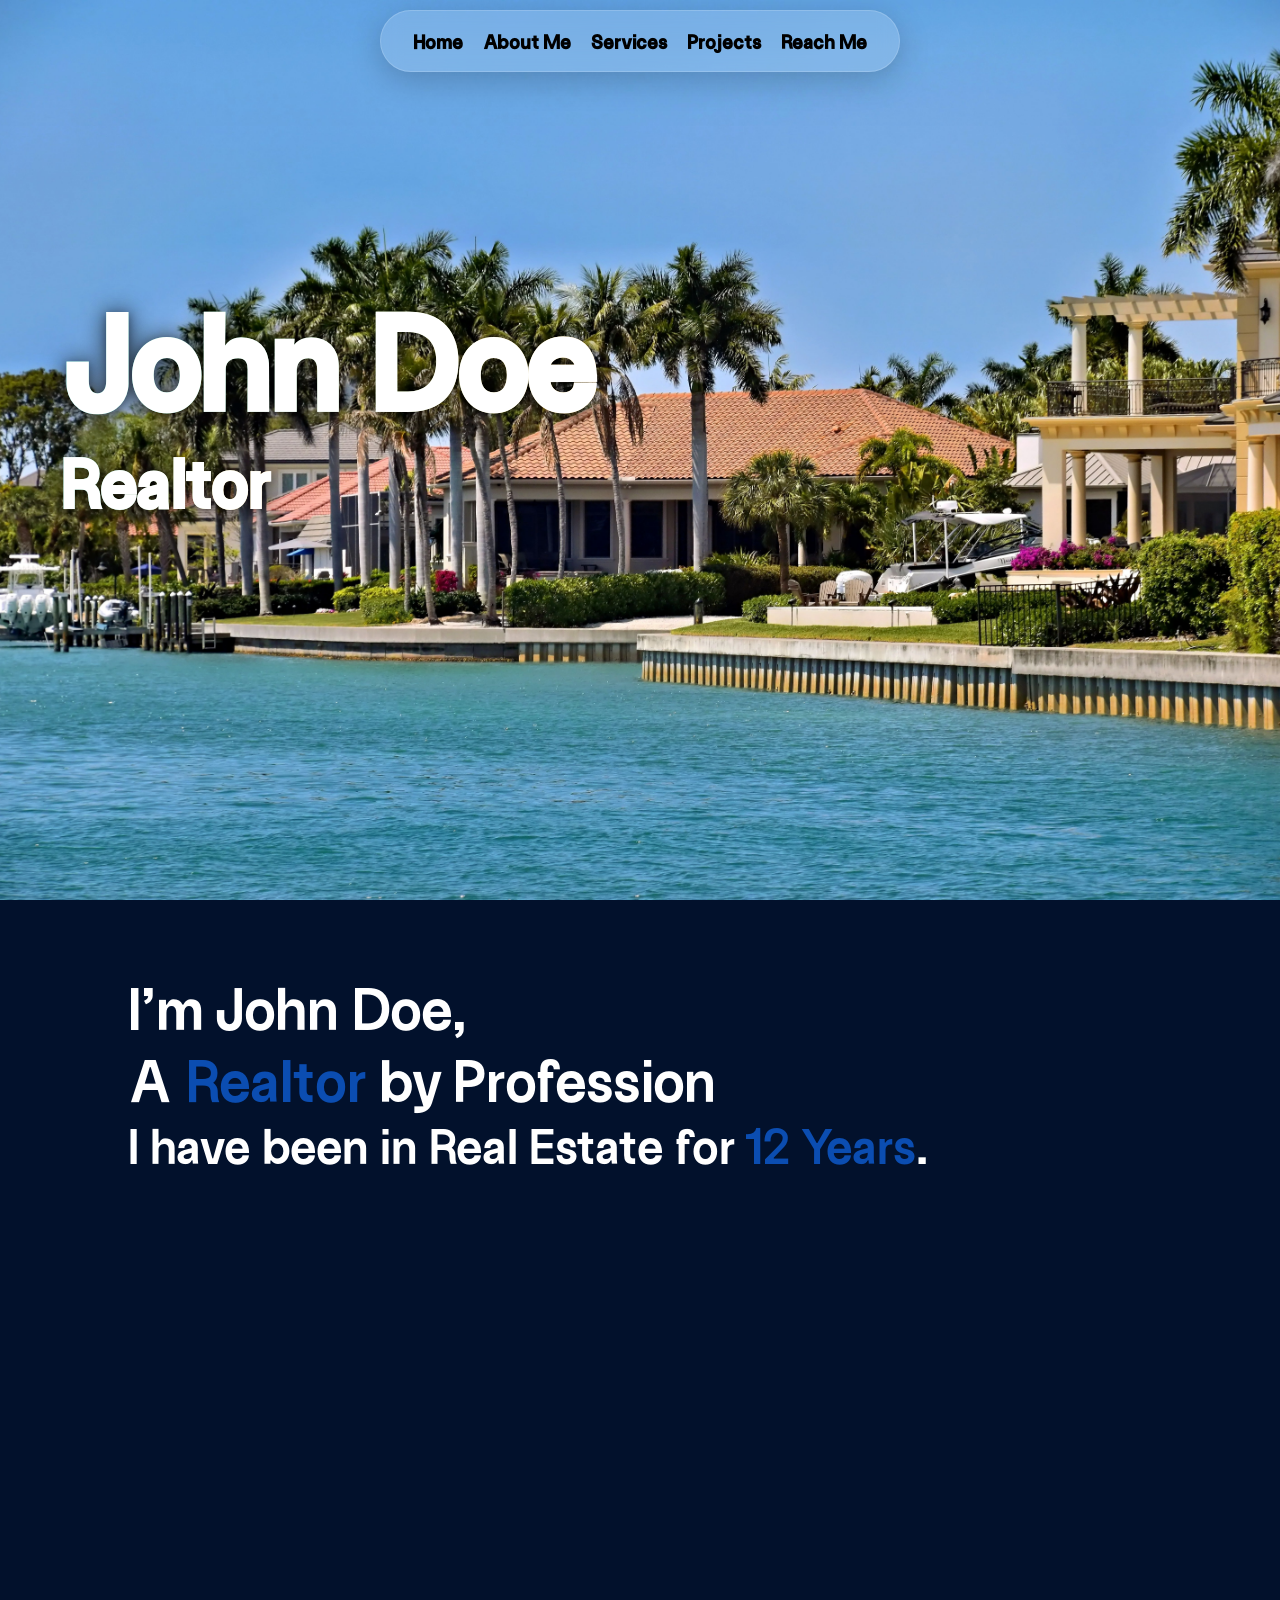
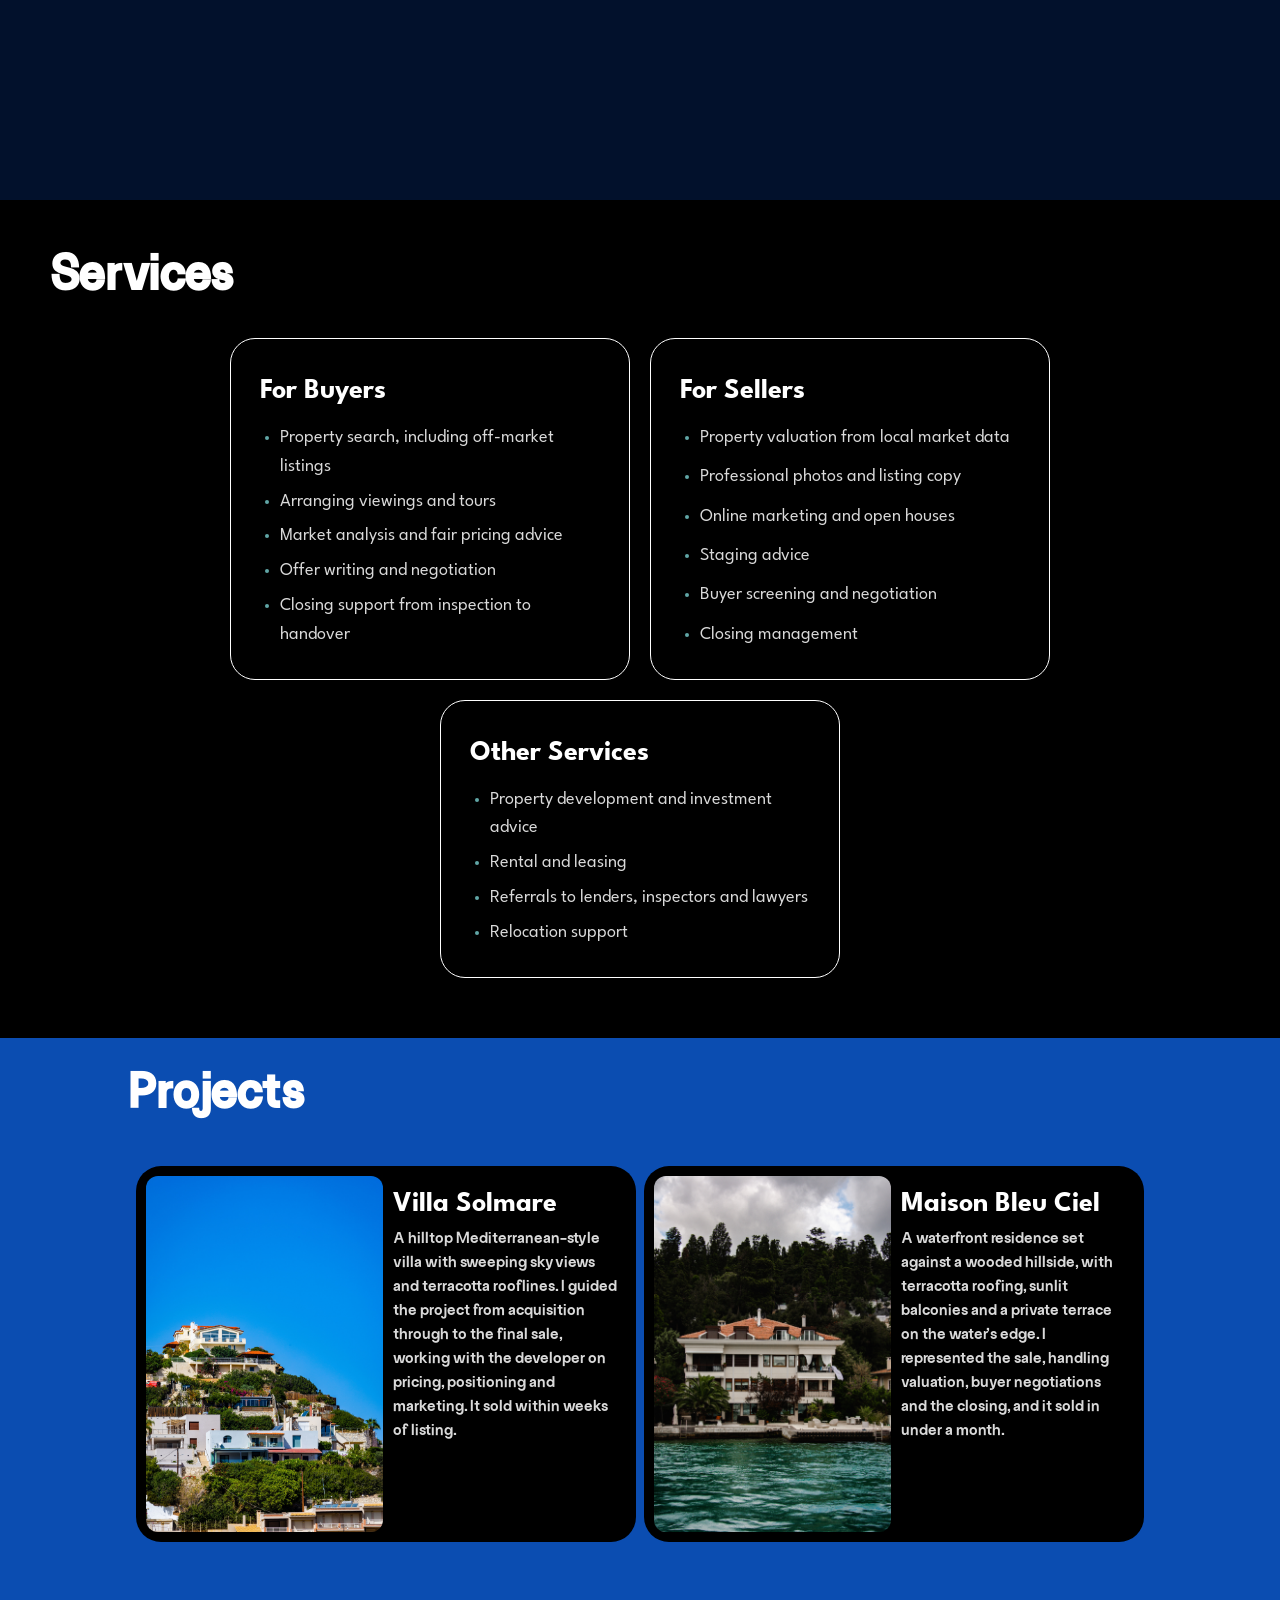
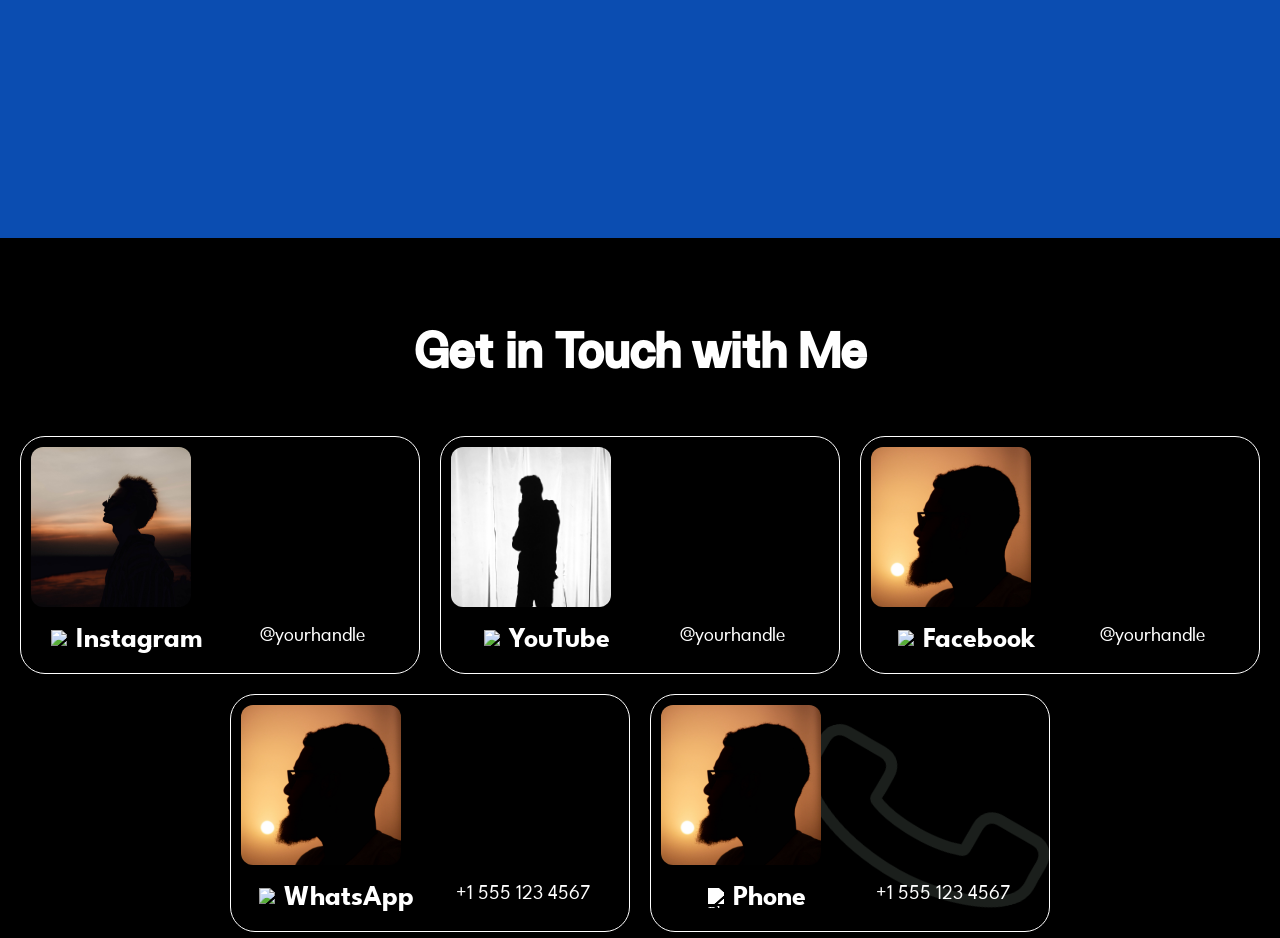
==== html/index.html @ 139f3796 "realtor" ====
<!DOCTYPE html>
<html lang="en">
<head>
    <meta charset="UTF-8">
    <meta name="viewport" content="width=, initial-scale=1.0">
    <link rel="stylesheet" href="../css/main.css">
    <link rel="stylesheet" href="../css/mobile.css">
    <title>Document</title>
</head>
<body>
    
    <section class="hero" id="hero">
        <div class="navbar">
            <a href="#hero" class="nav-links">Home</a>
            <a href="#about" class="nav-links">About Me</a>
            <a href="#serv-sec" class="nav-links">Services</a>
            <a href="#project-sec" class="nav-links">Projects</a>
            <a href="#reach-me-sec" class="nav-links">Reach Me</a>
        </div>

        <div class="hero-content">
            <h1 class="hero-h1">John Doe</h1>
            <h3 class="hero-h3">Realtor</h3>
        </div>
    </section>

    <section class="about-sec" id="about">
        <div class="about-content">
            <p class="about-txt">I'm John Doe,<br> A <span>Realtor</span> by Profession</p>
            <p class="about-subtxt">I have been in Real Estate for <span>12 Years</span>.</p>
        </div>
    </section>

    <section  class="services" id="serv-sec">
        <div class="service">
            <h1 class="serv-heading">Services</h1>
            <br>
            <div class="services-container">

                <div class="services-card">
                <div class="desc">
                    <h2 class="serv-title">For Buyers</h2>
                    <ul class="serv-desc">
                    <li>Property search, including off-market listings</li>
                    <li>Arranging viewings and tours</li>
                    <li>Market analysis and fair pricing advice</li>
                    <li>Offer writing and negotiation</li>
                    <li>Closing support from inspection to handover</li>
                    </ul>
                </div>
                </div>

                <div class="services-card">
                <div class="desc">
                    <h2 class="serv-title">For Sellers</h2>
                    <ul class="serv-desc">
                    <li>Property valuation from local market data</li>
                    <li>Professional photos and listing copy</li>
                    <li>Online marketing and open houses</li>
                    <li>Staging advice</li>
                    <li>Buyer screening and negotiation</li>
                    <li>Closing management</li>
                    </ul>
                </div>
                </div>

                <div class="services-card">
                <div class="desc">
                    <h2 class="serv-title">Other Services</h2>
                    <ul class="serv-desc">
                    <li>Property development and investment advice</li>
                    <li>Rental and leasing</li>
                    <li>Referrals to lenders, inspectors and lawyers</li>
                    <li>Relocation support</li>
                    </ul>
                </div>
                </div>
            </div>
    </section>

    <section class="projects" id="project-sec">
        <div class="project">
            <h1 class="proj-heading">Projects</h1>
            <br>
            <div class="project-container">
            <div class="project-card">
                <div class="showpiece">
                    <img src="../pexels-dario-durham-2155083090-33578800.jpg" alt="Profile photo">
                </div>
                <div class="desc">
                    <div class="project-heading" id="project-1">
                        <h1 class="social-media-platform">Villa Solmare</h1>
                    </div>
                    <div class="project-desc">
                        <p>A hilltop Mediterranean-style villa with sweeping sky views and terracotta rooflines. I guided the project from acquisition through to the final sale, working with the developer on pricing, positioning and marketing. It sold within weeks of listing.</p>
                    </div>
                </div>
            </div>

            <div class="project-card">
                <div class="showpiece">
                    <img src="../pexels-eylulkusdili-9557600.jpg" alt="Profile photo">
                </div>
                <div class="desc">
                    <div class="project-heading" id="project-1">
                        <h1 class="social-media-platform">Maison Bleu Ciel</h1>
                    </div>
                    <div class="project-desc">
                        <p>A waterfront residence set against a wooded hillside, with terracotta roofing, sunlit balconies and a private terrace on the water's edge. I represented the sale, handling valuation, buyer negotiations and the closing, and it sold in under a month.</p>
                    </div>
                </div>
            </div>
            </div>
        </div>
    </section>

    <section class="reach-me" id="reach-me-sec">
        <h1 class="reach-me-heading">Get in Touch with Me</h1>
        <br>
        <div class="contact" >
            <div class="contact-1 contact-1 instagram">
                <div ></div>
                <div class="profile">
                    <img src="../pexels-anastas-5738032.jpg" alt="Profile photo">
                </div>
                <div class="socials">
                    <div class="social-logo" id="brand-Instagram">
                        <img src="https://cdn.simpleicons.org/instagram/white" alt="Instagram">
                        <h1 class="social-media-platform">Instagram</h1>
                    </div>
                    <div class="social-handle">
                        <a href="https://instagram.com/yourhandle">@yourhandle</a>
                    </div>
                </div>
            </div>
        
            <div class="contact-1 contact-1 youtube">
                <div class="watermark-youtube"></div>
                <div class="profile" >
                    <img src="../pexels-mark-neal-201020-2099662.jpg" alt="Profile photo">
                </div>
                <div class="socials">
                    <div class="social-logo" id="brand-Youtube">
                        <img src="https://cdn.simpleicons.org/youtube/white" alt="YouTube">
                        <h1 class="social-media-platform">YouTube</h1>
                    </div>
                    <div class="social-handle">
                        <a href="https://youtube.com/@yourhandle">@yourhandle</a>
                    </div>
                </div>
            </div>
       
            <div class="contact-1 contact-1 facebook">
                <div class="watermark-facebook"></div>
                <div class="profile" >
                    <img src="../pexels-moaztobok-16513358.jpg" alt="Profile photo">
                </div>
                <div class="socials">
                    <div class="social-logo" id="brand-Facebook">
                        <img src="https://cdn.simpleicons.org/facebook/white" alt="Facebook">
                        <h1 class="social-media-platform">Facebook</h1>
                    </div>
                    <div class="social-handle">
                        <a href="https://facebook.com/yourpage">@yourhandle</a>
                    </div>
                </div>
            </div>

            <div class="contact-1 whatsapp">
                <div class="profile">
                    <img src="../pexels-moaztobok-16513358.jpg" alt="Profile photo">
                </div>
                <div class="socials">
                    <div class="social-logo" id="brand-WhatsApp">
                    <img src="https://cdn.simpleicons.org/whatsapp/white" alt="WhatsApp">
                    <h1 class="social-media-platform">WhatsApp</h1>
                    </div>
                    <div class="social-handle">
                    <a href="https://wa.me/15551234567">+1 555 123 4567</a>
                    </div>
                </div>
            </div>

            <div class="contact-1 phone">
                <div class="profile">
                    <img src="../pexels-moaztobok-16513358.jpg" alt="Profile photo">
                </div>
                <div class="socials">
                    <div class="social-logo" id="brand-Phone">
                        <img class="icon-white" src="https://cdn-icons-png.flaticon.com/128/159/159832.png" alt="Phone">
                        <h1 class="social-media-platform">Phone</h1>
                    </div>
                        <div class="social-handle">
                        <a href="tel:+15551234567">+1 555 123 4567</a>
                    </div>
                </div>
            </div>
        </div>
    </section>

</body>
</html>
---- css/main.css ----
*{
    padding: 0;
    margin: 0;
    box-sizing: border-box;
}
body{
    background-color: rgb(2, 17, 44);
}
html{
    scroll-behavior: smooth ;
}

@font-face{
    font-family: Liga Sans;
    src: url("../LigaSans-Bold.otf") format("opentype");
    font-weight: 400px;
    font-style: normal;
    font-display: swap;
}
@font-face{
    font-family: League Spartan;
    src: url("../LeagueSpartan-VF.woff") format("woff");
    font-weight: 400px;
    font-style: normal;
    font-display: swap;
}

.hero{
    background-image: url(../pexels-jeffrey-eisen-1257101-37485070.jpg);
    background-size: cover;
    background-position: center;
    background-repeat: no-repeat;
    min-height: 100vh;
}

.hero-h1,
.hero-h3 {
  background: linear-gradient(90deg, #2eb8b8, #ffd98a);
  -webkit-background-clip: text;
  background-clip: text;
  color: transparent;
  width: fit-content;

  /* soft halo around the letters only */
  filter: drop-shadow(0 0 12px rgba(0,0,0,.55))
          drop-shadow(0 2px 4px rgba(0,0,0,.4));

  animation: rise .8s ease both;
}

.hero-h1, .hero .role { animation: rise .8s ease both; }
.hero .role { animation-delay: .25s; }
@keyframes rise {
  from { opacity: 0; transform: translateY(40px); }
  to   { opacity: 1; transform: none; }
}

.hero-h3 { animation-delay: .25s; }
@keyframes rise {
  from { opacity: 0; transform: translateY(40px); }
  to   { opacity: 1; transform: none; }
}

.navbar{
    z-index: 1000;
    width: fit-content;
    box-sizing: content-box;
    height: 20px;
    font-family: "Liga Sans", Arial, sans-serif;
    font-weight: 900;
    gap: 20px;
    top: 10px;
    left: 50%;
    transform: translateX(-50%);
    align-items: center;
    display: flex;
    flex-direction: row;
    justify-content: center;
    padding: 20px 32px;
    position: fixed;
    border: 0.5px solid rgba(255, 255, 255, 0.17);
    box-shadow: 0 8px 32px rgba(0, 0, 0, 0.2);
    border-radius: 50px;
    background-color: rgba(255, 255, 255, 0.15);
    backdrop-filter: blur(10px);
   -webkit-backdrop-filter: blur(10px);
}
a{
    text-decoration: none;
}
.nav-links{
    color: rgb(0, 0, 0);
    font-size: 20px;
}
.nav-links:hover{
    color: white;
}
.hero-content{
    width: 100%;
    height: 80vh;
    display: flex;
    padding: 80px 0 0 0;   
    flex-direction: column;
    justify-content: center;  
    align-items: flex-start; 
}
.hero-h1{
    font-family: "Liga Sans", Arial, sans-serif;
    color: rgb(255, 255, 255);
    font-size: 135px;
    padding-left: 60px;
}
.hero-h3{
    font-family: "Liga Sans", Arial, sans-serif;
    color: rgb(255, 255, 255);
    font-size: 70px;
    padding-left: 60px;
}


.about-sec{
    min-height: 500px;
    display: flex;
    flex-direction: column;
    align-items: center;
    justify-content: start;
}
.about-content{
    padding-top: 70px;
    width: 80%;
    height: 100vh;
}
.about-txt{
    font-family: "Liga Sans", Arial, sans-serif;
    color: rgb(255, 255, 255);
    font-size: 60px;
}
span{
    color: rgb(11, 77, 177);
}
.span-txt-1{
    font-size: 50px;
}
.about-subtxt{
    font-family: "Liga Sans", Arial, sans-serif;
    color: rgb(255, 255, 255);
    font-size: 50px;
}
.hero-h1,
.hero-h3, .project-desc,
.about-subtxt,
.about-txt {
  font-variant-ligatures: none;
  font-feature-settings: "liga" 0, "dlig" 0, "calt" 0;
}


.services{
    min-height: 800px;
    display: flex;
    flex-direction: column;
    align-items: center;
    justify-content: start;
    background-color:rgb(0, 0, 0);
}
.service{
    width: 100%;
    height: 100%;
    display: flex;
    justify-content: start;
    flex-direction: row;
}
.serv-heading{
    font-family: "Liga Sans", Arial, sans-serif;
    color: rgb(255, 255, 255);
    padding-top: 20px;
    font-size: 50px;
}
.service {
  min-height: 700px;
  display: flex;
  flex-direction: column;
  align-items: center;
  background-color: rgb(0, 0, 0);
  padding: 0 50px 60px;
}
.serv-heading {
  align-self: flex-start;
  font-family: "Liga Sans", Arial, sans-serif;
  color: rgb(255, 255, 255);
  padding-top: 40px;
  font-size: 50px;
}
.services-container {
  width: 100%;
  display: flex;
  flex-wrap: wrap;
  align-items: stretch;
  justify-content: center;   /* centres every row */
  gap: 20px;
  padding-top: 20px;
}
.services-card .desc {
  flex: 1;                 
  display: flex;
  flex-direction: column;
}
.services-card {
  position: relative;
  overflow: hidden;
  width: 400px;
  height: auto;
  display: flex;  
  padding: 24px;
  background-color: black;
  border: 1px solid white;
  border-radius: 25px;
  transition: transform .25s ease, border-color .25s ease;
}
.services-card:hover {
  transform: translateY(-6px);
  border-color: #ffffff;
}
.serv-title {
  margin: 0 0 12px;
  font-family: "League Spartan", Arial, sans-serif;
  font-size: 28px;
  color: white;
}
.serv-desc {
  flex: 1;
  display: flex;
  flex-direction: column;
  justify-content: space-between;
  margin: 0;
  padding-left: 20px;
  font-family: "League Spartan", Arial, sans-serif;
  font-size: 18px;
  line-height: 1.6;
  color: white;
  opacity: 0.85;
}
.serv-desc li + li {
  margin-top: 6px;
}
.serv-desc li::marker {
  color: #72c4c4;            /* matches your hero gradient */
}



.projects{
    min-height: 800px;
    display: flex;
    flex-direction: column;
    align-items: center;
    justify-content: start;
    background-color:rgb(11, 77, 177);
}
.project{
    width: 80%;
    height: 100%;
    display: flex;
    justify-content: start;
    flex-direction: column;
}
.project-container{
    width: 100%;
    height: 100%;
    display: flex;
    flex-direction: row;
    justify-content: space-evenly;
}
.proj-heading{
    font-family: "Liga Sans", Arial, sans-serif;
    color: rgb(255, 255, 255);
    padding-top: 20px;
    font-size: 50px;
}
.project-card {
  margin-top:30px;
  position: relative;
  overflow: hidden;
  width: 500px;
  min-height: 300px;
  display: flex;
  flex-direction: row;
  justify-content: flex-start;
  padding: 10px;
  background-color: black;
  border-radius: 25px;
}
/* watermark logo, same as the contact cards */
.project-card::after {
  content: "";
  position: absolute;
  top: 9px;
  right: 13px;
  width: 220px;
  height: 220px;
  background: var(--brand);
  -webkit-mask: var(--watermark) no-repeat center / contain;
  mask: var(--watermark) no-repeat center / contain;
  opacity: 0.15;
  pointer-events: none;
  z-index: 0;
  transform: rotate(-15deg);
}
/* keep content above the watermark */
.project-card > * {
  position: relative;
  z-index: 1;
}
.showpiece {
  width: 50%;
  margin-right: 5px;
  aspect-ratio: 2 / 3;     
  border-radius: 12px;
  overflow: hidden;
}
.showpiece img {
  display: block;
  width: 100%;
  height: 100%;
  object-fit: cover;        
  object-position: center;
}
.desc {
  width: 50%;
  margin-top: 10px;
  padding: 5px;
  display: flex;
  flex-direction: column;
  gap: 8px;
}
.social-media-platform {
  margin: 0;
  color: white;
  font-family: "Liga Sans", Arial, sans-serif;
  font-size: 28px;
}
.project-desc {
  color: white;
  font-family: "Liga Sans", Arial, sans-serif;
  font-size: 16px;
  line-height: 1.5;
  opacity: 0.85;
}
/* hides the description area while it's still empty */
.project-desc:empty {
  display: none;
}


.reach-me{
    min-height: 700px;
    display: flex;
    flex-direction: column;
    align-items: center;
    justify-content: start;
    background-color:rgb(0, 0, 0);
    padding-left: 0 50px;
}
.reach-me-heading{
    font-family: "Liga Sans", Arial, sans-serif;
    color: rgb(255, 255, 255);
    padding-top: 80px;
    font-size: 50px;
}
.contact{
    padding-top: 40px;
    display: flex;
    flex-wrap: wrap;
    justify-content: center;
    gap: 20px;
}
.contact-1{
    width: 400px;
    height: fit-content;
    display: flex;
    border: 1px solid white;
    border-radius: 25px;
    flex-direction: column;
    justify-content: start;
    padding: 10px 10px 10px 10px;
    background-color: black;
}
.profile{
    width: 50%;
    height: 70%;
    border-radius: 20px;
}
.profile {
  width: 160px;
  height: 160px;
  flex-shrink: 0;
  border-radius: 12px;
  overflow: hidden;
}
.profile img {
  width: 100%;
  height: 100%;
  object-fit: cover;
  object-position: 66% center;
}
.socials{
    width: 100%;
    height: fit-content;
    margin-top: 10px;
    display: flex;
    border-radius: 13px;
    flex-direction: row;
    justify-content: space-between;
    padding: 5px;
}
.social-logo{
    width: 50%;
    height: 100%;
    padding: 5px;
    margin-right: 5px;
}
.social-handle{
    width: 50%;
    height: 100%;
    padding: 5px;
}
.social-logo {
  display: flex;
  align-items: center;
  justify-content: center;
}
.social-logo img {
  height: 20px;
  width: 20px;
  margin-right: 5px;
}
.social-handle {
  display: flex;
  align-items: center;
  justify-content: center;
}
.social-handle a {
  color: white;
  font-family: "League Spartan", Arial, sans-serif;
  font-size: 20px;
}
.social-media-platform{
  color: white;
  font-family: "League Spartan", Arial, sans-serif;
}

.contact-1 {
  position: relative;
  overflow: hidden;
}
.contact-1::after {
  content: "";
  position: absolute;
  top: 9px;
  right: 13px;
  width: 220px;
  height: 220px;
  background: var(--brand);
  -webkit-mask: var(--watermark) no-repeat center / contain;
  mask: var(--watermark) no-repeat center / contain;
  opacity: 0.15;
  pointer-events: none;
  z-index: 0;
  transform: rotate(-15deg);
}
.contact-1.instagram {
  --watermark: url("https://cdn.simpleicons.org/instagram");
  --brand: linear-gradient(45deg, #feda75, #fa7e1e, #d62976, #962fbf, #4f5bd5);
}
.contact-1.youtube {
  --watermark: url("https://cdn.simpleicons.org/youtube");
  --brand: #ff0000;
}
.contact-1.facebook {
  --watermark: url("https://cdn.simpleicons.org/facebook");
  --brand: #0866ff;
}
.whatsapp {
  --brand: #25d366;
  --watermark: url("https://cdn.simpleicons.org/whatsapp");
}
.phone {
  --brand: #b5cfbb; 
  --watermark: url("../telephone.png");
}
.icon-white {
  filter: brightness(0) invert(1);
}
.contact-1 > * {
  position: relative;
  z-index: 1;
}
.contact-1.instagram { --watermark: url("https://cdn.simpleicons.org/instagram/white"); }
.contact-1.youtube   { --watermark: url("https://cdn.simpleicons.org/youtube/white"); }
.contact-1.facebook  { --watermark: url("https://cdn.simpleicons.org/facebook/white"); }
.contact-1.instagram::after { transform: rotate(-15deg); }
.contact-1.youtube::after   { transform: rotate(12deg); }
.contact-1.facebook::after  { transform: rotate(-8deg); }
---- css/mobile.css ----
@media (max-width: 900px) {
  .contact {
    grid-template-columns: 1fr;
  }
}
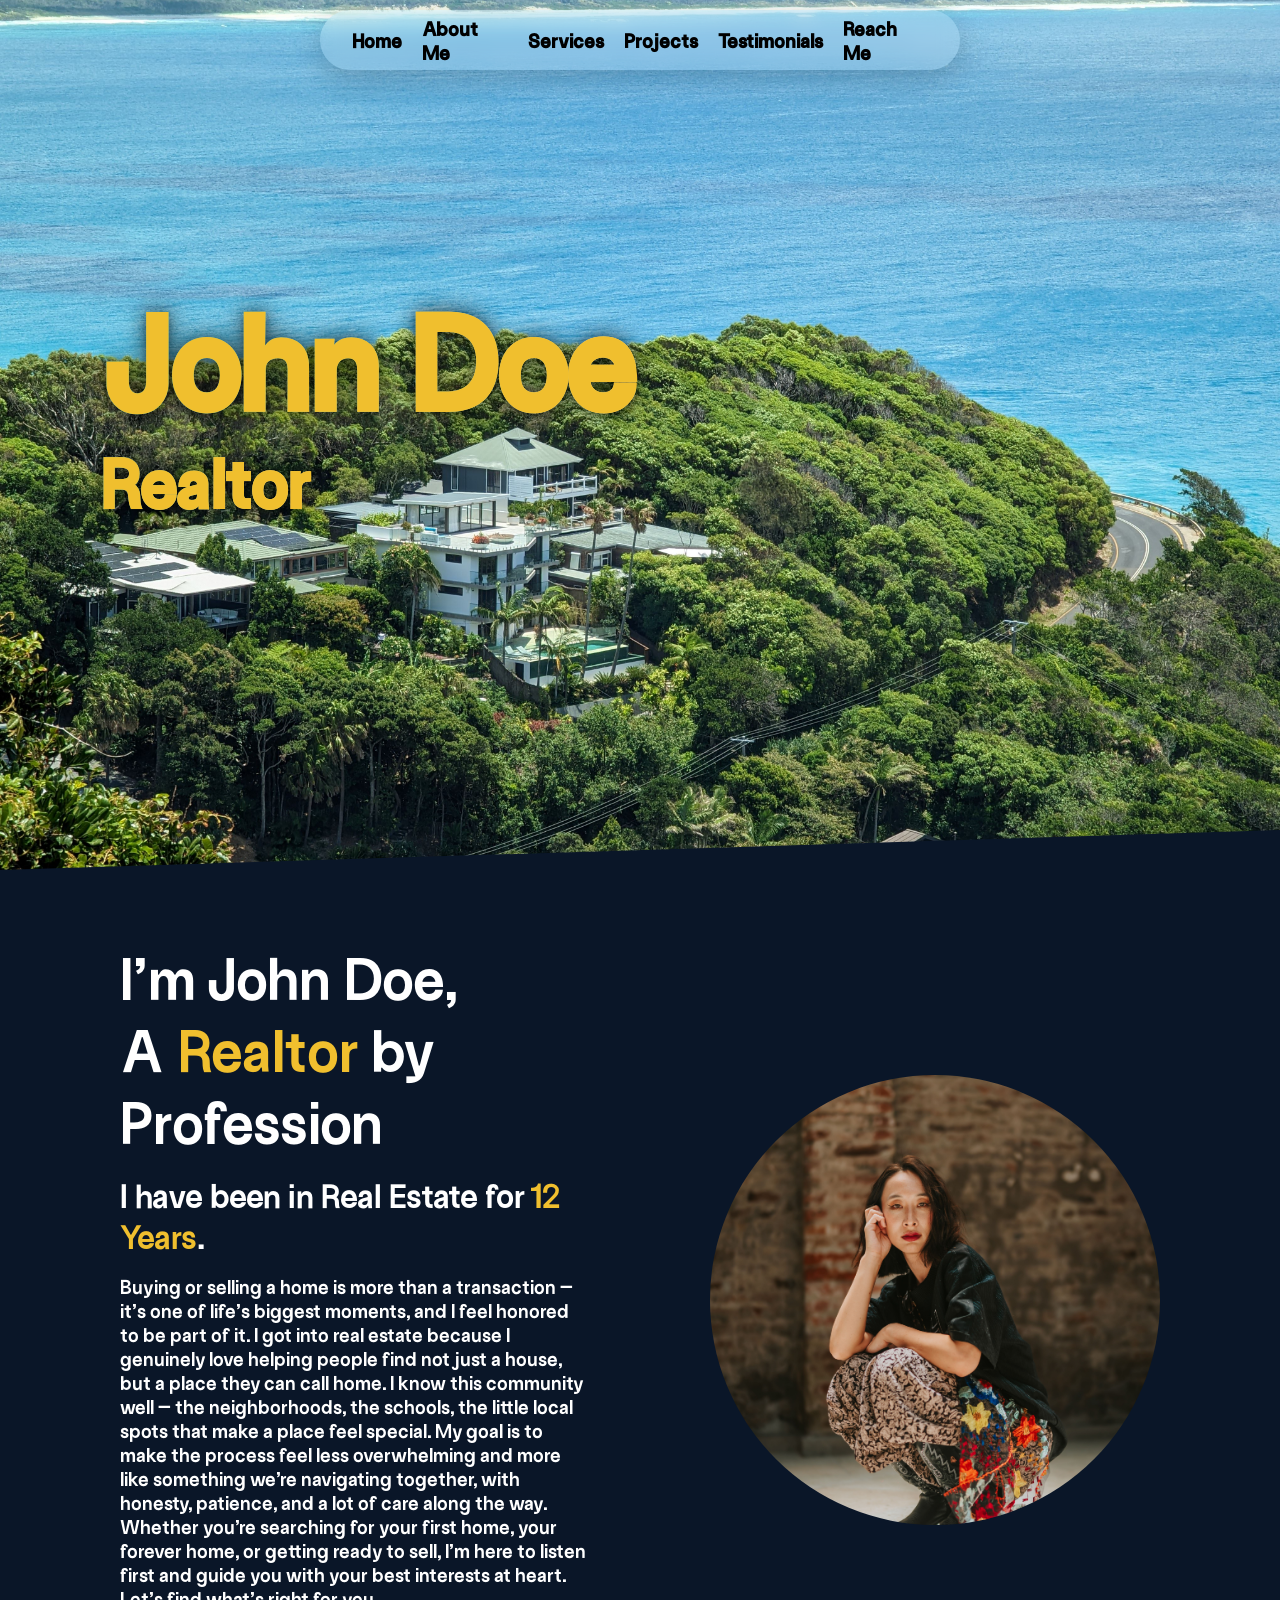
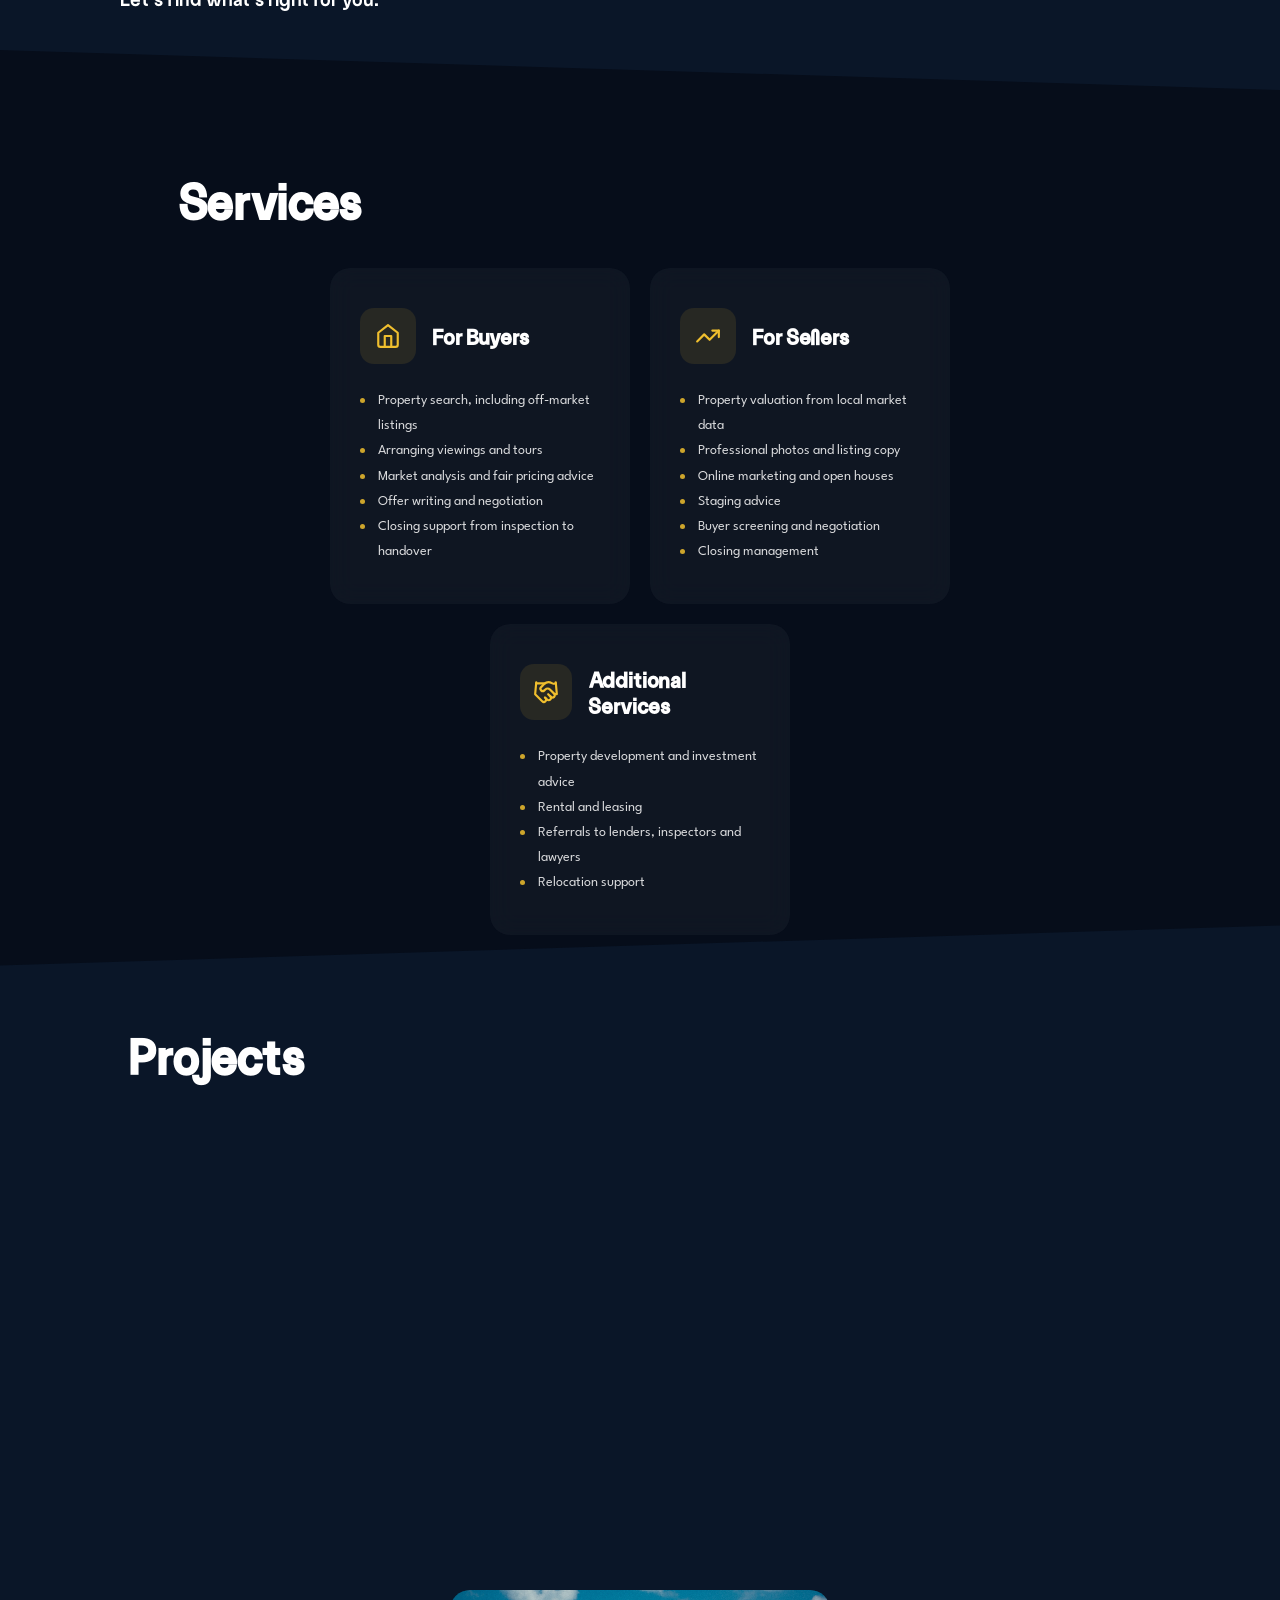
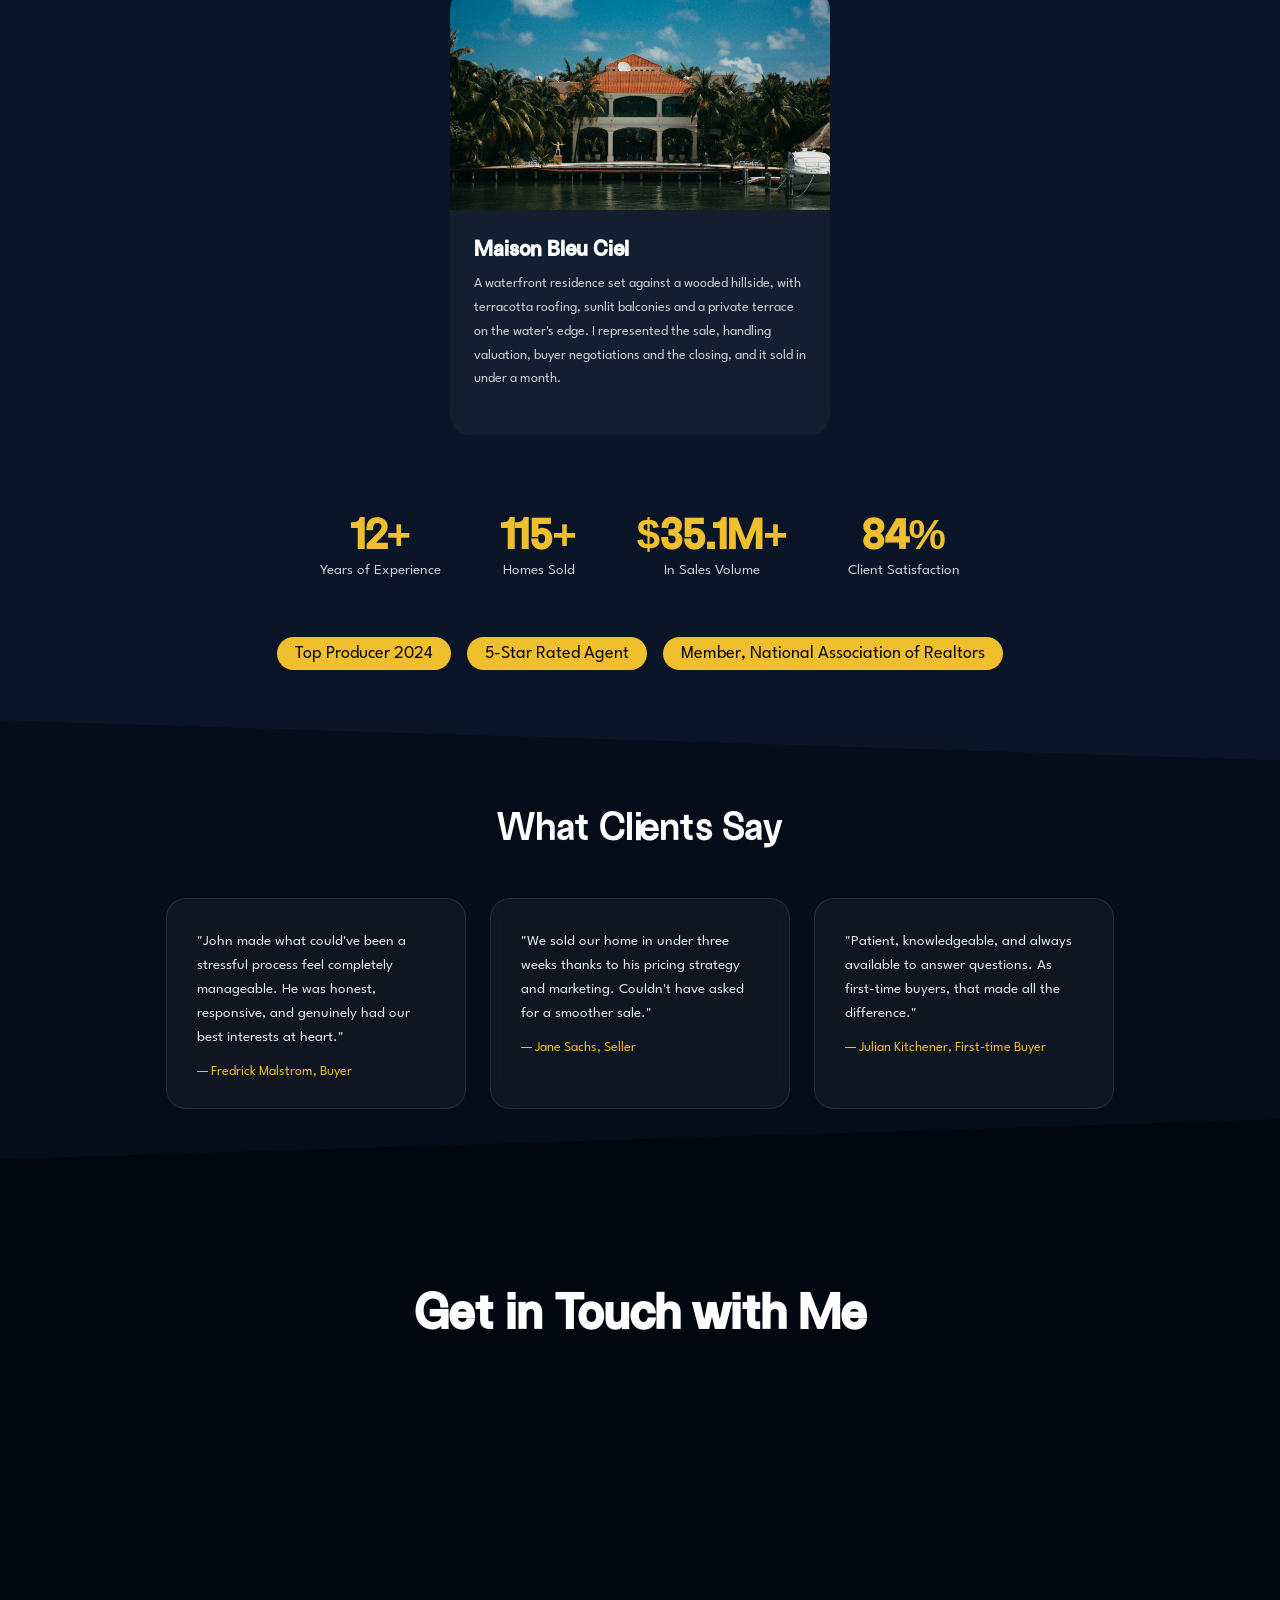
==== commit 3870bf5d: "realtor" ====
--- a/html/index.html
+++ b/html/index.html
@@ -15,182 +15,269 @@
             <a href="#about" class="nav-links">About Me</a>
             <a href="#serv-sec" class="nav-links">Services</a>
             <a href="#project-sec" class="nav-links">Projects</a>
+            <a href="#testimonials" class="nav-links">Testimonials</a>
             <a href="#reach-me-sec" class="nav-links">Reach Me</a>
         </div>
 
         <div class="hero-content">
-            <h1 class="hero-h1">John Doe</h1>
-            <h3 class="hero-h3">Realtor</h3>
+            <h1 class="hero-h1 reveal">John Doe</h1>
+            <h3 class="hero-h3 reveal">Realtor</h3>
         </div>
     </section>
 
     <section class="about-sec" id="about">
-        <div class="about-content">
-            <p class="about-txt">I'm John Doe,<br> A <span>Realtor</span> by Profession</p>
-            <p class="about-subtxt">I have been in Real Estate for <span>12 Years</span>.</p>
+        <div class="about-inner">
+            <div class="about-content">
+                <p class="about-txt reveal">I'm John Doe,<br> A <span>Realtor</span> by Profession</p>
+                <br>
+                <p class="about-subtxt reveal">I have been in Real Estate for <span>12 Years</span>.</p>
+                <br>
+                <p class="about-context reveal">Buying or selling a home is more than a transaction — it's one of life's biggest moments, and I feel honored to be part of it. I got into real estate because I genuinely love helping people find not just a house, but a place they can call home.
+                I know this community well — the neighborhoods, the schools, the little local spots that make a place feel special. My goal is to make the process feel less overwhelming and more like something we're navigating together, with honesty, patience, and a lot of care along the way.
+                Whether you're searching for your first home, your forever home, or getting ready to sell, I'm here to listen first and guide you with your best interests at heart. Let's find what's right for you.</p>
+            </div>
+            <div class="photo-wrapper">
+                <div class="blob-wrapper reveal">
+                    <img src="../pexels-mauricio-garcia-2149326805-39296607.jpg" class="blob-photo" alt="Portrait">
+                </div>
+            </div>
         </div>
     </section>
 
     <section  class="services" id="serv-sec">
         <div class="service">
-            <h1 class="serv-heading">Services</h1>
+            <h1 class="serv-heading reveal">Services</h1>
             <br>
             <div class="services-container">
-
-                <div class="services-card">
-                <div class="desc">
-                    <h2 class="serv-title">For Buyers</h2>
-                    <ul class="serv-desc">
-                    <li>Property search, including off-market listings</li>
-                    <li>Arranging viewings and tours</li>
-                    <li>Market analysis and fair pricing advice</li>
-                    <li>Offer writing and negotiation</li>
-                    <li>Closing support from inspection to handover</li>
+                <div class="service-card reveal">
+                    <div class="service-header">
+                        <div class="service-icon">
+                            <svg xmlns="http://www.w3.org/2000/svg" width="26" height="26" viewBox="0 0 24 24" fill="none" stroke="#f0bf2e" stroke-width="2" stroke-linecap="round" stroke-linejoin="round">
+                                <path d="m3 9 9-7 9 7v11a2 2 0 0 1-2 2H5a2 2 0 0 1-2-2z"/>
+                                <polyline points="9 22 9 12 15 12 15 22"/>
+                            </svg>
+                        </div>
+                        <h3 class="service-title">For Buyers</h3>
+                    </div>
+                    <ul class="service-list">
+                        <li>Property search, including off-market listings</li>
+                        <li>Arranging viewings and tours</li>
+                        <li>Market analysis and fair pricing advice</li>
+                        <li>Offer writing and negotiation</li>
+                        <li>Closing support from inspection to handover</li>
                     </ul>
                 </div>
-                </div>
-
-                <div class="services-card">
-                <div class="desc">
-                    <h2 class="serv-title">For Sellers</h2>
-                    <ul class="serv-desc">
-                    <li>Property valuation from local market data</li>
-                    <li>Professional photos and listing copy</li>
-                    <li>Online marketing and open houses</li>
-                    <li>Staging advice</li>
-                    <li>Buyer screening and negotiation</li>
-                    <li>Closing management</li>
+
+                <div class="service-card reveal">
+                    <div class="service-header">
+                        <div class="service-icon">
+                            <svg xmlns="http://www.w3.org/2000/svg" width="26" height="26" viewBox="0 0 24 24" fill="none" stroke="#f0bf2e" stroke-width="2" stroke-linecap="round" stroke-linejoin="round">
+                                <polyline points="22 7 13.5 15.5 8.5 10.5 2 17"/>
+                                <polyline points="16 7 22 7 22 13"/>
+                            </svg>
+                        </div>
+                        <h3 class="service-title">For Sellers</h3>
+                    </div>
+                    <ul class="service-list">
+                        <li>Property valuation from local market data</li>
+                        <li>Professional photos and listing copy</li>
+                        <li>Online marketing and open houses</li>
+                        <li>Staging advice</li>
+                        <li>Buyer screening and negotiation</li>
+                        <li>Closing management</li>
                     </ul>
                 </div>
-                </div>
-
-                <div class="services-card">
-                <div class="desc">
-                    <h2 class="serv-title">Other Services</h2>
-                    <ul class="serv-desc">
-                    <li>Property development and investment advice</li>
-                    <li>Rental and leasing</li>
-                    <li>Referrals to lenders, inspectors and lawyers</li>
-                    <li>Relocation support</li>
+                
+                <div class="service-card reveal">
+                    <div class="service-header">
+                        <div class="service-icon">
+                            <svg xmlns="http://www.w3.org/2000/svg" width="26" height="26" viewBox="0 0 24 24" fill="none" stroke="#f0bf2e" stroke-width="2" stroke-linecap="round" stroke-linejoin="round">
+                                <path d="m11 17 2 2a1 1 0 1 0 3-3"/>
+                                <path d="m14 14 2.5 2.5a1 1 0 1 0 3-3l-3.88-3.88a3 3 0 0 0-4.24 0l-.88.88a1 1 0 1 1-3-3l2.81-2.81a5.79 5.79 0 0 1 7.06-.87l.47.28a2 2 0 0 0 1.42.25L21 4"/>
+                                <path d="m21 3 1 11h-2"/>
+                                <path d="M3 3 2 14l6.5 6.5a1 1 0 1 0 3-3"/>
+                                <path d="M3 4h8"/>
+                            </svg>
+                        </div>
+                        <h3 class="service-title">Additional Services</h3>
+                    </div>
+                    <ul class="service-list">
+                        <li>Property development and investment advice</li>
+                        <li>Rental and leasing</li>
+                        <li>Referrals to lenders, inspectors and lawyers</li>
+                        <li>Relocation support</li>
                     </ul>
-                </div>
                 </div>
             </div>
     </section>
 
     <section class="projects" id="project-sec">
         <div class="project">
-            <h1 class="proj-heading">Projects</h1>
-            <br>
+            <h1 class="proj-heading reveal">Projects</h1>
             <div class="project-container">
-            <div class="project-card">
-                <div class="showpiece">
-                    <img src="../pexels-dario-durham-2155083090-33578800.jpg" alt="Profile photo">
-                </div>
-                <div class="desc">
-                    <div class="project-heading" id="project-1">
-                        <h1 class="social-media-platform">Villa Solmare</h1>
-                    </div>
-                    <div class="project-desc">
-                        <p>A hilltop Mediterranean-style villa with sweeping sky views and terracotta rooflines. I guided the project from acquisition through to the final sale, working with the developer on pricing, positioning and marketing. It sold within weeks of listing.</p>
-                    </div>
-                </div>
-            </div>
-
-            <div class="project-card">
-                <div class="showpiece">
-                    <img src="../pexels-eylulkusdili-9557600.jpg" alt="Profile photo">
-                </div>
-                <div class="desc">
-                    <div class="project-heading" id="project-1">
-                        <h1 class="social-media-platform">Maison Bleu Ciel</h1>
-                    </div>
-                    <div class="project-desc">
-                        <p>A waterfront residence set against a wooded hillside, with terracotta roofing, sunlit balconies and a private terrace on the water's edge. I represented the sale, handling valuation, buyer negotiations and the closing, and it sold in under a month.</p>
-                    </div>
-                </div>
-            </div>
-            </div>
-        </div>
-    </section>
+                <div class="project-card reveal">
+                    <div class="project-img">
+                        <img src="../pexels-dario-durham-2155083090-33578800.jpg" alt="Villa Solmare">
+                    </div>
+                    <div class="project-info">
+                        <h3 class="project-title">Villa Solmare</h3>
+                        <p class="project-desc">A hilltop Mediterranean-style villa with sweeping sky views and terracotta rooflines. I guided the project from acquisition through to the final sale, working with the developer on pricing, positioning and marketing. It sold within weeks of listing.</p>
+                    </div>
+                </div>
+
+                <div class="project-card reveal">
+                    <div class="project-img">
+                        <img src="../pexels-eylulkusdili-9557600.jpg" alt="Maison Bleu Ciel">
+                    </div>
+                    <div class="project-info">
+                        <h3 class="project-title">Maison Bleu Ciel</h3>
+                        <p class="project-desc">A waterfront residence set against a wooded hillside, with terracotta roofing, sunlit balconies and a private terrace on the water's edge. I represented the sale, handling valuation, buyer negotiations and the closing, and it sold in under a month.</p>
+                    </div>
+                </div>
+
+                <div class="project-card reveal">
+                    <div class="project-img">
+                        <img src="../pexels-jeffrey-eisen-1257101-37485058.jpg" alt="Maison Bleu Ciel">
+                    </div>
+                    <div class="project-info">
+                        <h3 class="project-title">Maison Bleu Ciel</h3>
+                        <p class="project-desc">A waterfront residence set against a wooded hillside, with terracotta roofing, sunlit balconies and a private terrace on the water's edge. I represented the sale, handling valuation, buyer negotiations and the closing, and it sold in under a month.</p>
+                    </div>
+                </div>
+
+                <div class="project-card reveal">
+                    <div class="project-img">
+                        <img src="../pexels-giulianogiudici-18269733.jpg" alt="Maison Bleu Ciel">
+                    </div>
+                    <div class="project-info">
+                        <h3 class="project-title">Maison Bleu Ciel</h3>
+                        <p class="project-desc">A waterfront residence set against a wooded hillside, with terracotta roofing, sunlit balconies and a private terrace on the water's edge. I represented the sale, handling valuation, buyer negotiations and the closing, and it sold in under a month.</p>
+                    </div>
+                </div>
+
+            </div>
+        </div>
+
+        <div class="stats-sec">
+            <div class="stat-item reveal">
+                <p class="stat-number">12+</p>
+                <p class="stat-label">Years of Experience</p>
+            </div>
+            <div class="stat-item reveal">
+                <p class="stat-number">115+</p>
+                <p class="stat-label">Homes Sold</p>
+            </div>
+            <div class="stat-item reveal">
+                <p class="stat-number">$35.1M+</p>
+                <p class="stat-label">In Sales Volume</p>
+            </div>
+            <div class="stat-item reveal">
+                <p class="stat-number">84%</p>
+                <p class="stat-label">Client Satisfaction</p>
+            </div>
+        </div>
+
+        <div class="awards-row">
+            <p class="award-badge reveal">Top Producer 2024</p>
+            <p class="award-badge reveal">5-Star Rated Agent</p>
+            <p class="award-badge reveal">Member, National Association of Realtors</p>
+        </div>
+
+    </section>
+
+
+    
+
+    <section class="testimonials-sec" id="testimonials">
+        <p class="section-heading reveal">What Clients Say</p>
+        <div class="testimonial-grid">
+            <div class="testimonial-card reveal">
+                <p class="testimonial-text">"John made what could've been a stressful process feel completely manageable. He was honest, responsive, and genuinely had our best interests at heart."</p>
+                <p class="testimonial-author">— Fredrick Malstrom, Buyer</p>
+            </div>
+            <div class="testimonial-card reveal">
+                <p class="testimonial-text">"We sold our home in under three weeks thanks to his pricing strategy and marketing. Couldn't have asked for a smoother sale."</p>
+                <p class="testimonial-author">— Jane Sachs, Seller</p>
+            </div>
+            <div class="testimonial-card reveal">
+                <p class="testimonial-text">"Patient, knowledgeable, and always available to answer questions. As first-time buyers, that made all the difference."</p>
+                <p class="testimonial-author">— Julian Kitchener, First-time Buyer</p>
+            </div>
+        </div>
+    </section>
+    
 
     <section class="reach-me" id="reach-me-sec">
-        <h1 class="reach-me-heading">Get in Touch with Me</h1>
+        <h1 class="reach-me-heading reveal">Get in Touch with Me</h1>
         <br>
         <div class="contact" >
-            <div class="contact-1 contact-1 instagram">
-                <div ></div>
+            <div class="contact-1 contact-1 instagram reveal">
                 <div class="profile">
                     <img src="../pexels-anastas-5738032.jpg" alt="Profile photo">
                 </div>
                 <div class="socials">
                     <div class="social-logo" id="brand-Instagram">
                         <img src="https://cdn.simpleicons.org/instagram/white" alt="Instagram">
-                        <h1 class="social-media-platform">Instagram</h1>
-                    </div>
-                    <div class="social-handle">
-                        <a href="https://instagram.com/yourhandle">@yourhandle</a>
+                    </div>
+                    <div class="social-handle">
+                        <a href="https://instagram.com/yourhandle">johndoe_realtor</a>
                     </div>
                 </div>
             </div>
         
-            <div class="contact-1 contact-1 youtube">
+            <div class="contact-1 contact-1 youtube reveal">
                 <div class="watermark-youtube"></div>
                 <div class="profile" >
-                    <img src="../pexels-mark-neal-201020-2099662.jpg" alt="Profile photo">
+                    <img src="../pexels-dipak-chettri-3487389-19318002.jpg" alt="Profile photo">
                 </div>
                 <div class="socials">
                     <div class="social-logo" id="brand-Youtube">
                         <img src="https://cdn.simpleicons.org/youtube/white" alt="YouTube">
-                        <h1 class="social-media-platform">YouTube</h1>
-                    </div>
-                    <div class="social-handle">
-                        <a href="https://youtube.com/@yourhandle">@yourhandle</a>
+                    </div>
+                    <div class="social-handle">
+                        <a href="https://youtube.com/@yourhandle">_johndoe.realestate</a>
                     </div>
                 </div>
             </div>
        
-            <div class="contact-1 contact-1 facebook">
+            <div class="contact-1 contact-1 facebook reveal">
                 <div class="watermark-facebook"></div>
                 <div class="profile" >
-                    <img src="../pexels-moaztobok-16513358.jpg" alt="Profile photo">
+                    <img src="../pexels-mark-neal-201020-2099662.jpg" alt="Profile photo">
                 </div>
                 <div class="socials">
                     <div class="social-logo" id="brand-Facebook">
                         <img src="https://cdn.simpleicons.org/facebook/white" alt="Facebook">
-                        <h1 class="social-media-platform">Facebook</h1>
-                    </div>
-                    <div class="social-handle">
-                        <a href="https://facebook.com/yourpage">@yourhandle</a>
-                    </div>
-                </div>
-            </div>
-
-            <div class="contact-1 whatsapp">
+                    </div>
+                    <div class="social-handle">
+                        <a href="https://facebook.com/yourpage">johndoe_realtor</a>
+                    </div>
+                </div>
+            </div>
+
+            <div class="contact-1 whatsapp reveal">
+                <div class="profile">
+                    <img src="../pexels-hson-19280607.jpg" alt="Profile photo">
+                </div>
+                <div class="socials">
+                    <div class="social-logo" id="brand-WhatsApp">
+                        <img src="https://cdn.simpleicons.org/whatsapp/white" alt="WhatsApp">
+                    </div>
+                    <div class="social-handle">
+                        <a href="https://wa.me/15551234567">+1 555 123 4567</a>
+                    </div>
+                </div>
+            </div>
+
+            <div class="contact-1 phone reveal">
                 <div class="profile">
                     <img src="../pexels-moaztobok-16513358.jpg" alt="Profile photo">
                 </div>
                 <div class="socials">
-                    <div class="social-logo" id="brand-WhatsApp">
-                    <img src="https://cdn.simpleicons.org/whatsapp/white" alt="WhatsApp">
-                    <h1 class="social-media-platform">WhatsApp</h1>
-                    </div>
-                    <div class="social-handle">
-                    <a href="https://wa.me/15551234567">+1 555 123 4567</a>
-                    </div>
-                </div>
-            </div>
-
-            <div class="contact-1 phone">
-                <div class="profile">
-                    <img src="../pexels-moaztobok-16513358.jpg" alt="Profile photo">
-                </div>
-                <div class="socials">
                     <div class="social-logo" id="brand-Phone">
                         <img class="icon-white" src="https://cdn-icons-png.flaticon.com/128/159/159832.png" alt="Phone">
-                        <h1 class="social-media-platform">Phone</h1>
-                    </div>
-                        <div class="social-handle">
+                    </div>
+                    <div class="social-handle">
                         <a href="tel:+15551234567">+1 555 123 4567</a>
                     </div>
                 </div>
@@ -198,5 +285,37 @@
         </div>
     </section>
 
+
+
+    <script>
+        const revealEls = document.querySelectorAll('.reveal');
+
+        // Group elements by their parent, so each row/section staggers independently
+        const groups = new Map();
+        revealEls.forEach(el => {
+            const parent = el.parentElement;
+            if (!groups.has(parent)) groups.set(parent, []);
+            groups.get(parent).push(el);
+        });
+
+        groups.forEach(children => {
+            children.forEach((el, index) => {
+            el.style.setProperty('--reveal-delay', `${index * 0.12}s`);
+            });
+        });
+
+        const observer = new IntersectionObserver((entries) => {
+            entries.forEach(entry => {
+            if (entry.isIntersecting) {
+                entry.target.classList.add('in-view');
+                observer.unobserve(entry.target);
+            }
+            });
+        }, {
+            threshold: 0.15
+        });
+
+        revealEls.forEach(el => observer.observe(el));
+    </script>
 </body>
 </html>
--- a/css/main.css
+++ b/css/main.css
@@ -8,6 +8,12 @@
 }
 html{
     scroll-behavior: smooth ;
+}
+:root {
+  --navy-base: #0a1628;      /* your About section navy */
+  --navy-darker: #060d1a;    /* one shade down, for variation */
+  --navy-deepest: #030710;   /* deepest shade, for Contact */
+  --accent: #f0bf2e;         /* your gold */
 }
 
 @font-face{
@@ -26,7 +32,7 @@
 }
 
 .hero{
-    background-image: url(../pexels-jeffrey-eisen-1257101-37485070.jpg);
+    background-image: url(../pexels-dennis-salamida-1882776-14974363.jpg);
     background-size: cover;
     background-position: center;
     background-repeat: no-repeat;
@@ -40,7 +46,6 @@
   background-clip: text;
   color: transparent;
   width: fit-content;
-
   /* soft halo around the letters only */
   filter: drop-shadow(0 0 12px rgba(0,0,0,.55))
           drop-shadow(0 2px 4px rgba(0,0,0,.4));
@@ -54,12 +59,23 @@
   from { opacity: 0; transform: translateY(40px); }
   to   { opacity: 1; transform: none; }
 }
-
 .hero-h3 { animation-delay: .25s; }
 @keyframes rise {
   from { opacity: 0; transform: translateY(40px); }
   to   { opacity: 1; transform: none; }
 }
+
+.reveal {
+  opacity: 0;
+  transform: translateY(40px);
+  transition: opacity 0.8s ease, transform 0.8s ease;
+  transition-delay: var(--reveal-delay, 0s);
+}
+.reveal.in-view {
+  opacity: 1;
+  transform: none;
+}
+
 
 .navbar{
     z-index: 1000;
@@ -78,7 +94,6 @@
     justify-content: center;
     padding: 20px 32px;
     position: fixed;
-    border: 0.5px solid rgba(255, 255, 255, 0.17);
     box-shadow: 0 8px 32px rgba(0, 0, 0, 0.2);
     border-radius: 50px;
     background-color: rgba(255, 255, 255, 0.15);
@@ -93,7 +108,7 @@
     font-size: 20px;
 }
 .nav-links:hover{
-    color: white;
+    color: var(--accent);
 }
 .hero-content{
     width: 100%;
@@ -106,50 +121,97 @@
 }
 .hero-h1{
     font-family: "Liga Sans", Arial, sans-serif;
-    color: rgb(255, 255, 255);
+    color: var(--accent);
     font-size: 135px;
-    padding-left: 60px;
+    padding-left: 100px;
 }
 .hero-h3{
     font-family: "Liga Sans", Arial, sans-serif;
-    color: rgb(255, 255, 255);
+    color: var(--accent);
     font-size: 70px;
-    padding-left: 60px;
+    padding-left: 100px;
 }
 
 
 .about-sec{
     min-height: 500px;
     display: flex;
-    flex-direction: column;
     align-items: center;
-    justify-content: start;
+    justify-content: center;
+    position: relative;
+    background: #0a1628; /* your navy */
+    clip-path: polygon(0 40px, 100% 0, 100% 100%, 0 100%);
+    margin-top: -70px; /* pulls it up to overlap the hero */
+    scroll-margin: -40px;
+}
+.about-inner {
+  display: flex;
+  flex-direction: row;
+  align-items: center;
+  justify-content: space-between;
+  width: 100%;
+  max-width: 1200px; /* caps how wide the content spreads on big screens */
+  margin: 0 auto;
+  padding: 40px 80px;
+  gap: 40px;
+}
+.about-content {
+  padding: 70px 0;
+  width: 50%;
+  height: fit-content;
+}
+.photo-wrapper {
+  padding: 70px 0;
+  width: 45%;
+  height: fit-content;
+  display: flex;
+  justify-content: center; /* centers the fixed-width blob within its column */
 }
 .about-content{
-    padding-top: 70px;
-    width: 80%;
-    height: 100vh;
+    padding: 70px 0;
+    width: 45%;
+    height: fit-content;
+}
+.blob-photo {
+  width: 450px;
+  height: 450px; /* match width for a true circle */
+  object-fit: cover;
+  border-radius: 50%;
+  position: absolute;
+  bottom: 0;
+  right: 0;
+  z-index: 2;
+}
+.blob-wrapper {
+  position: relative;
+  width: 500px;
+  height: 500px;
 }
 .about-txt{
     font-family: "Liga Sans", Arial, sans-serif;
     color: rgb(255, 255, 255);
     font-size: 60px;
 }
-span{
-    color: rgb(11, 77, 177);
-}
-.span-txt-1{
-    font-size: 50px;
-}
 .about-subtxt{
     font-family: "Liga Sans", Arial, sans-serif;
     color: rgb(255, 255, 255);
+    font-size: 34px;
+}
+.about-context{
+    font-family: "Liga Sans", Arial, sans-serif;
+    color: rgb(255, 255, 255);
+    font-size: 20px;
+}
+span{
+    color: var(--accent);
+}
+.span-txt-1{
     font-size: 50px;
 }
-.hero-h1,
+.hero-h1, .project-info,
 .hero-h3, .project-desc,
 .about-subtxt,
-.about-txt {
+.about-txt, .about-context {
   font-variant-ligatures: none;
   font-feature-settings: "liga" 0, "dlig" 0, "calt" 0;
 }
@@ -161,27 +223,18 @@
     flex-direction: column;
     align-items: center;
     justify-content: start;
-    background-color:rgb(0, 0, 0);
-}
-.service{
-    width: 100%;
-    height: 100%;
-    display: flex;
-    justify-content: start;
-    flex-direction: row;
-}
-.serv-heading{
-    font-family: "Liga Sans", Arial, sans-serif;
-    color: rgb(255, 255, 255);
-    padding-top: 20px;
-    font-size: 50px;
+    clip-path: polygon(100% 40px, 0 0, 0 100%, 100% 100%);
+    margin-top: -70px; /* pulls it up to overlap the hero */
+    padding-top: 80px;
+    scroll-margin: -60px;
+    background: var(--navy-darker);
 }
 .service {
+  width: 80%;
   min-height: 700px;
   display: flex;
   flex-direction: column;
   align-items: center;
-  background-color: rgb(0, 0, 0);
   padding: 0 50px 60px;
 }
 .serv-heading {
@@ -200,32 +253,68 @@
   gap: 20px;
   padding-top: 20px;
 }
+.service-header {
+  display: flex;
+  align-items: center;
+  gap: 16px;
+  margin-bottom: 24px; /* replaces the icon's old margin-bottom */
+}
 .services-card .desc {
   flex: 1;                 
   display: flex;
   flex-direction: column;
 }
-.services-card {
+.service-card {
+  background: rgba(255, 255, 255, 0.04);
+  backdrop-filter: blur(12px);
+  -webkit-backdrop-filter: blur(12px);
+  border-radius: 20px;
+  padding: 40px 30px;
+  width: 300px;
+}
+.service-icon {
+  width: 56px;
+  height: 56px;
+  border-radius: 14px;
+  background: rgba(240, 191, 46, 0.1);
+  display: flex;
+  align-items: center;
+  justify-content: center;
+  margin-bottom: 0;
+}
+.service-icon img {
+  width: 26px;
+  height: 26px;
+}
+.service-title {
+  font-family: "Liga Sans", Arial, sans-serif;
+  color: white;
+  font-size: 22px;
+  margin-bottom: 0;
+}
+.service-list {
+  list-style: none;
+  padding: 0;
+  margin: 0;
+}
+.service-list li {
+  color: white;
+  font-family: "League Spartan", Arial, sans-serif;
+  font-size: 14px;
+  opacity: 0.85;
+  line-height: 1.8;
+  padding-left: 18px;
   position: relative;
-  overflow: hidden;
-  width: 400px;
-  height: auto;
-  display: flex;  
-  padding: 24px;
-  background-color: black;
-  border: 1px solid white;
-  border-radius: 25px;
-  transition: transform .25s ease, border-color .25s ease;
-}
-.services-card:hover {
-  transform: translateY(-6px);
-  border-color: #ffffff;
-}
-.serv-title {
-  margin: 0 0 12px;
-  font-family: "League Spartan", Arial, sans-serif;
-  font-size: 28px;
-  color: white;
+}
+.service-list li::before {
+  content: '';
+  position: absolute;
+  left: 0;
+  top: 10px;
+  width: 5px;
+  height: 5px;
+  border-radius: 50%;
+  background: var(--accent);
 }
 .serv-desc {
   flex: 1;
@@ -255,20 +344,28 @@
     flex-direction: column;
     align-items: center;
     justify-content: start;
-    background-color:rgb(11, 77, 177);
+    clip-path: polygon(0 40px, 100% 0, 100% 100%, 0 100%);
+    margin-top: -70px; /* pulls it up to overlap the hero */
+    padding-top: 80px;
+    scroll-margin: -60px;
+    background: var(--navy-base);
 }
 .project{
     width: 80%;
     height: 100%;
     display: flex;
-    justify-content: start;
     flex-direction: column;
 }
 .project-container{
     width: 100%;
     height: 100%;
     display: flex;
+    padding: 12px 0;
     flex-direction: row;
+    flex-wrap: wrap;
+    justify-content: center;
+    grid-template-columns: repeat(auto-fit, minmax(300px, 1fr));
+    gap: 24px;
     justify-content: space-evenly;
 }
 .proj-heading{
@@ -278,17 +375,56 @@
     font-size: 50px;
 }
 .project-card {
-  margin-top:30px;
-  position: relative;
+  background: rgba(255, 255, 255, 0.04);
+  backdrop-filter: blur(12px);
+  -webkit-backdrop-filter: blur(12px);
+  border-radius: 20px;
   overflow: hidden;
-  width: 500px;
-  min-height: 300px;
-  display: flex;
-  flex-direction: row;
-  justify-content: flex-start;
-  padding: 10px;
-  background-color: black;
-  border-radius: 25px;
+  flex: 1 1 300px; /* grow, shrink, but never smaller than 300px */
+  max-width: 380px; /* prevents cards from stretching too wide on large screens */
+}
+.project-img {
+  width: 100%;
+  height: 220px;
+  overflow: hidden;
+}
+.project-img img {
+  width: 100%;
+  height: 100%;
+  object-fit: cover;
+}
+.project-info {
+  padding: 24px;
+}
+.project-title {
+  font-family: "Liga Sans", Arial, sans-serif;
+  color: white;
+  font-size: 22px;
+  margin-bottom: 12px;
+}
+.project-desc {
+  font-family: "League Spartan", Arial, sans-serif;
+  color: white;
+  font-size: 14px;
+  opacity: 0.8;
+  line-height: 1.7;
+  margin-bottom: 20px;
+}
+.project-link {
+  font-family: "League Spartan", Arial, sans-serif;
+  color: var(--accent);
+  font-size: 14px;
+  font-weight: bold;
+  text-decoration: none;
+  display: inline-flex;
+  align-items: center;
+  gap: 6px;
+}
+.project-link .arrow {
+  transition: transform 0.25s ease;
+}
+.project-link:hover .arrow {
+  transform: translateX(4px);
 }
 /* watermark logo, same as the contact cards */
 .project-card::after {
@@ -306,25 +442,6 @@
   z-index: 0;
   transform: rotate(-15deg);
 }
-/* keep content above the watermark */
-.project-card > * {
-  position: relative;
-  z-index: 1;
-}
-.showpiece {
-  width: 50%;
-  margin-right: 5px;
-  aspect-ratio: 2 / 3;     
-  border-radius: 12px;
-  overflow: hidden;
-}
-.showpiece img {
-  display: block;
-  width: 100%;
-  height: 100%;
-  object-fit: cover;        
-  object-position: center;
-}
 .desc {
   width: 50%;
   margin-top: 10px;
@@ -333,23 +450,101 @@
   flex-direction: column;
   gap: 8px;
 }
-.social-media-platform {
-  margin: 0;
-  color: white;
-  font-family: "Liga Sans", Arial, sans-serif;
-  font-size: 28px;
-}
-.project-desc {
-  color: white;
-  font-family: "Liga Sans", Arial, sans-serif;
-  font-size: 16px;
-  line-height: 1.5;
-  opacity: 0.85;
-}
 /* hides the description area while it's still empty */
 .project-desc:empty {
   display: none;
 }
+/* Stats bar */
+.stats-sec {
+  background: var(--navy-base);
+  display: flex;
+  flex-wrap: wrap;
+  justify-content: center;
+  gap: 60px;
+  padding: 60px 40px;
+}
+.stat-item {
+  text-align: center;
+}
+.stat-number {
+  font-family: "Liga Sans", Arial, sans-serif;
+  font-size: 42px;
+  color: var(--accent);
+  font-weight: bold;
+}
+.stat-label {
+  font-family: "League Spartan", Arial, sans-serif;
+  color: white;
+  font-size: 15px;
+  opacity: 0.8;
+  margin-top: 4px;
+}
+/* Awards row */
+.awards-row {
+  display: flex;
+  flex-wrap: wrap;
+  justify-content: center;
+  gap: 16px;
+  padding-bottom: 60px;
+  margin-bottom: 60px;
+}
+.award-badge {
+  color: black;
+  font-family: "League Spartan", Arial, sans-serif;
+  font-size: 18px;
+  padding: 8px 18px;
+  border-radius: 999px;
+  background: var(--accent);
+}
+
+
+/* Testimonials */
+.testimonials-sec {
+  background: var(--navy-darker);
+  padding: 80px 40px;
+  display: flex;
+  clip-path: polygon(100% 40px, 0 0, 0 100%, 100% 100%);
+  margin-top: -70px; /* pulls it up to overlap the hero */
+  padding-top: 80px;
+  flex-direction: column;
+  align-items: center;
+}
+.section-heading {
+  font-family: "Liga Sans", Arial, sans-serif;
+  color: white;
+  font-size: 40px;
+  margin-bottom: 50px;
+}
+.testimonial-grid {
+  display: flex;
+  flex-wrap: wrap;
+  justify-content: center;
+  gap: 24px;
+  max-width: 1100px;
+}
+.testimonial-card {
+  background: rgba(255, 255, 255, 0.04);
+  backdrop-filter: blur(12px);
+  -webkit-backdrop-filter: blur(12px);
+  border: 1px solid rgba(255, 255, 255, 0.1);
+  border-radius: 20px;
+  padding: 30px;
+  width: 300px;
+}
+.testimonial-text {
+  color: white;
+  font-family: "League Spartan", Arial, sans-serif;
+  font-size: 15px;
+  line-height: 1.6;
+  opacity: 0.9;
+}
+.testimonial-author {
+  color: var(--accent);
+  font-family: "League Spartan", Arial, sans-serif;
+  font-size: 14px;
+  margin-top: 16px;
+}
+
 
 
 .reach-me{
@@ -358,8 +553,11 @@
     flex-direction: column;
     align-items: center;
     justify-content: start;
-    background-color:rgb(0, 0, 0);
-    padding-left: 0 50px;
+    clip-path: polygon(0 40px, 100% 0, 100% 100%, 0 100%);
+    margin-top: -70px; /* pulls it up to overlap the hero */
+    padding-top: 80px;
+    scroll-margin: -60px;
+    background: var(--navy-deepest);
 }
 .reach-me-heading{
     font-family: "Liga Sans", Arial, sans-serif;
@@ -375,26 +573,55 @@
     gap: 20px;
 }
 .contact-1{
-    width: 400px;
+    width: fit-content;
     height: fit-content;
     display: flex;
-    border: 1px solid white;
     border-radius: 25px;
+    align-items: center;
     flex-direction: column;
-    justify-content: start;
     padding: 10px 10px 10px 10px;
-    background-color: black;
-}
-.profile{
-    width: 50%;
-    height: 70%;
-    border-radius: 20px;
+    position: relative;
+    background: rgba(255, 255, 255, 0.06);
+    backdrop-filter: blur(12px);
+    -webkit-backdrop-filter: blur(12px);
+    overflow: hidden;
+    background-color: #0a1628;
+    isolation: isolate;
+}
+/* Layer 2: the frosted glass that blurs the logo behind it */
+.contact-1::before {
+  content: '';
+  position: absolute;
+  inset: 0;
+  backdrop-filter: blur(16px);
+  -webkit-backdrop-filter: blur(16px);
+  background: rgba(255, 255, 255, 0.04);
+  z-index: 1;
+}
+.contact-1::after {
+  content: "";
+  position: absolute;
+  width: 220px;
+  height: 220px;
+  background: var(--brand);
+  -webkit-mask: var(--watermark) no-repeat center / contain;
+  mask: var(--watermark) no-repeat center / contain;
+  opacity: 0.65;
+  pointer-events: none;
+  z-index: 0;
+  transform: rotate(-15deg);
+}
+/* Layer 3: your actual content, sharp and on top */
+.contact-1 .profile,
+.contact-1 .socials {
+  position: relative;
+  z-index: 2;
 }
 .profile {
   width: 160px;
   height: 160px;
   flex-shrink: 0;
-  border-radius: 12px;
+  border-radius: 50%;
   overflow: hidden;
 }
 .profile img {
@@ -408,31 +635,28 @@
     height: fit-content;
     margin-top: 10px;
     display: flex;
-    border-radius: 13px;
     flex-direction: row;
-    justify-content: space-between;
+    justify-content: space-evenly;
     padding: 5px;
 }
 .social-logo{
-    width: 50%;
+    width: fit-content;
     height: 100%;
-    padding: 5px;
-    margin-right: 5px;
 }
 .social-handle{
-    width: 50%;
+    width: fit-content;
     height: 100%;
-    padding: 5px;
+    
 }
 .social-logo {
   display: flex;
   align-items: center;
+  margin-right: 5px;
   justify-content: center;
 }
 .social-logo img {
   height: 20px;
   width: 20px;
-  margin-right: 5px;
 }
 .social-handle {
   display: flex;
@@ -448,26 +672,12 @@
   color: white;
   font-family: "League Spartan", Arial, sans-serif;
 }
-
-.contact-1 {
-  position: relative;
-  overflow: hidden;
-}
-.contact-1::after {
-  content: "";
-  position: absolute;
-  top: 9px;
-  right: 13px;
-  width: 220px;
-  height: 220px;
-  background: var(--brand);
-  -webkit-mask: var(--watermark) no-repeat center / contain;
-  mask: var(--watermark) no-repeat center / contain;
-  opacity: 0.15;
-  pointer-events: none;
-  z-index: 0;
-  transform: rotate(-15deg);
-}
+.contact-1.whatsapp .social-handle a,
+.contact-1.phone .social-handle a {
+  font-size: 16px; /* smaller than the 20px default */
+}
+
+
 .contact-1.instagram {
   --watermark: url("https://cdn.simpleicons.org/instagram");
   --brand: linear-gradient(45deg, #feda75, #fa7e1e, #d62976, #962fbf, #4f5bd5);
@@ -507,3 +717,5 @@
 
 
 
+
+
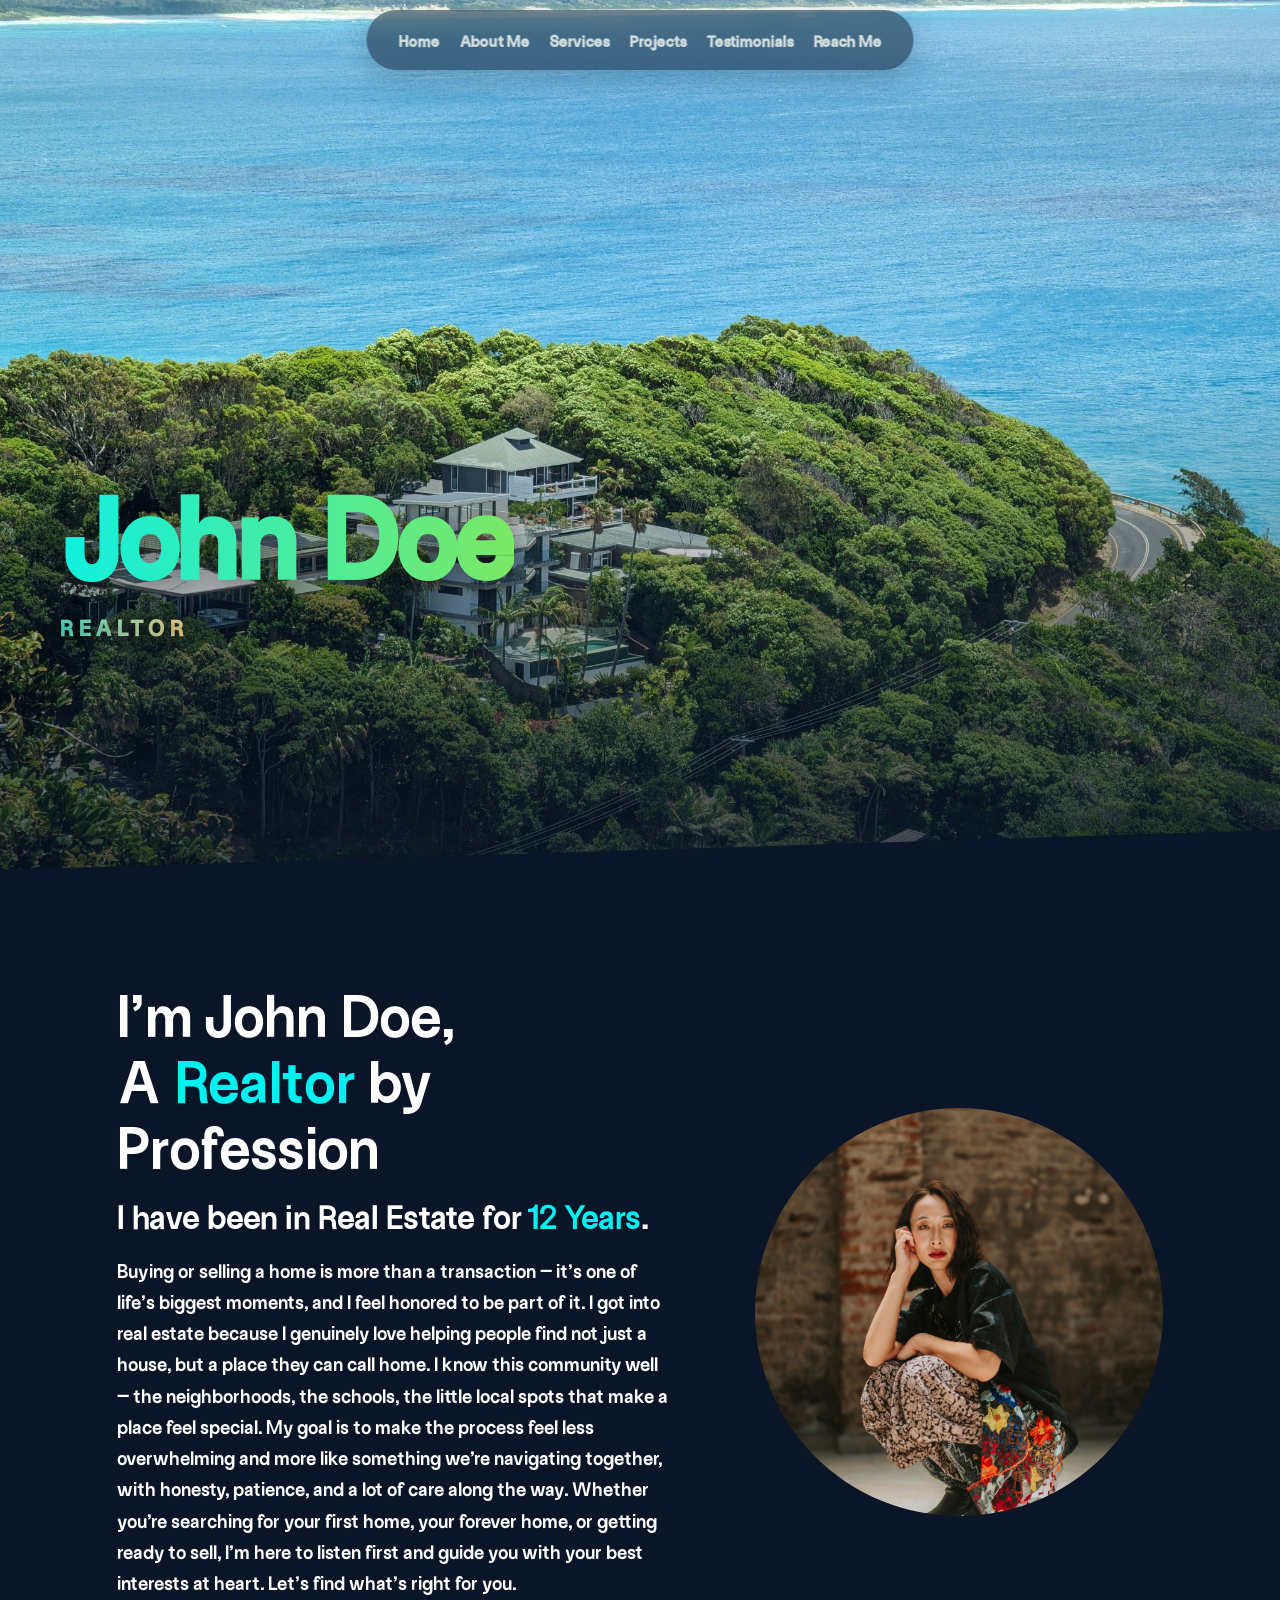
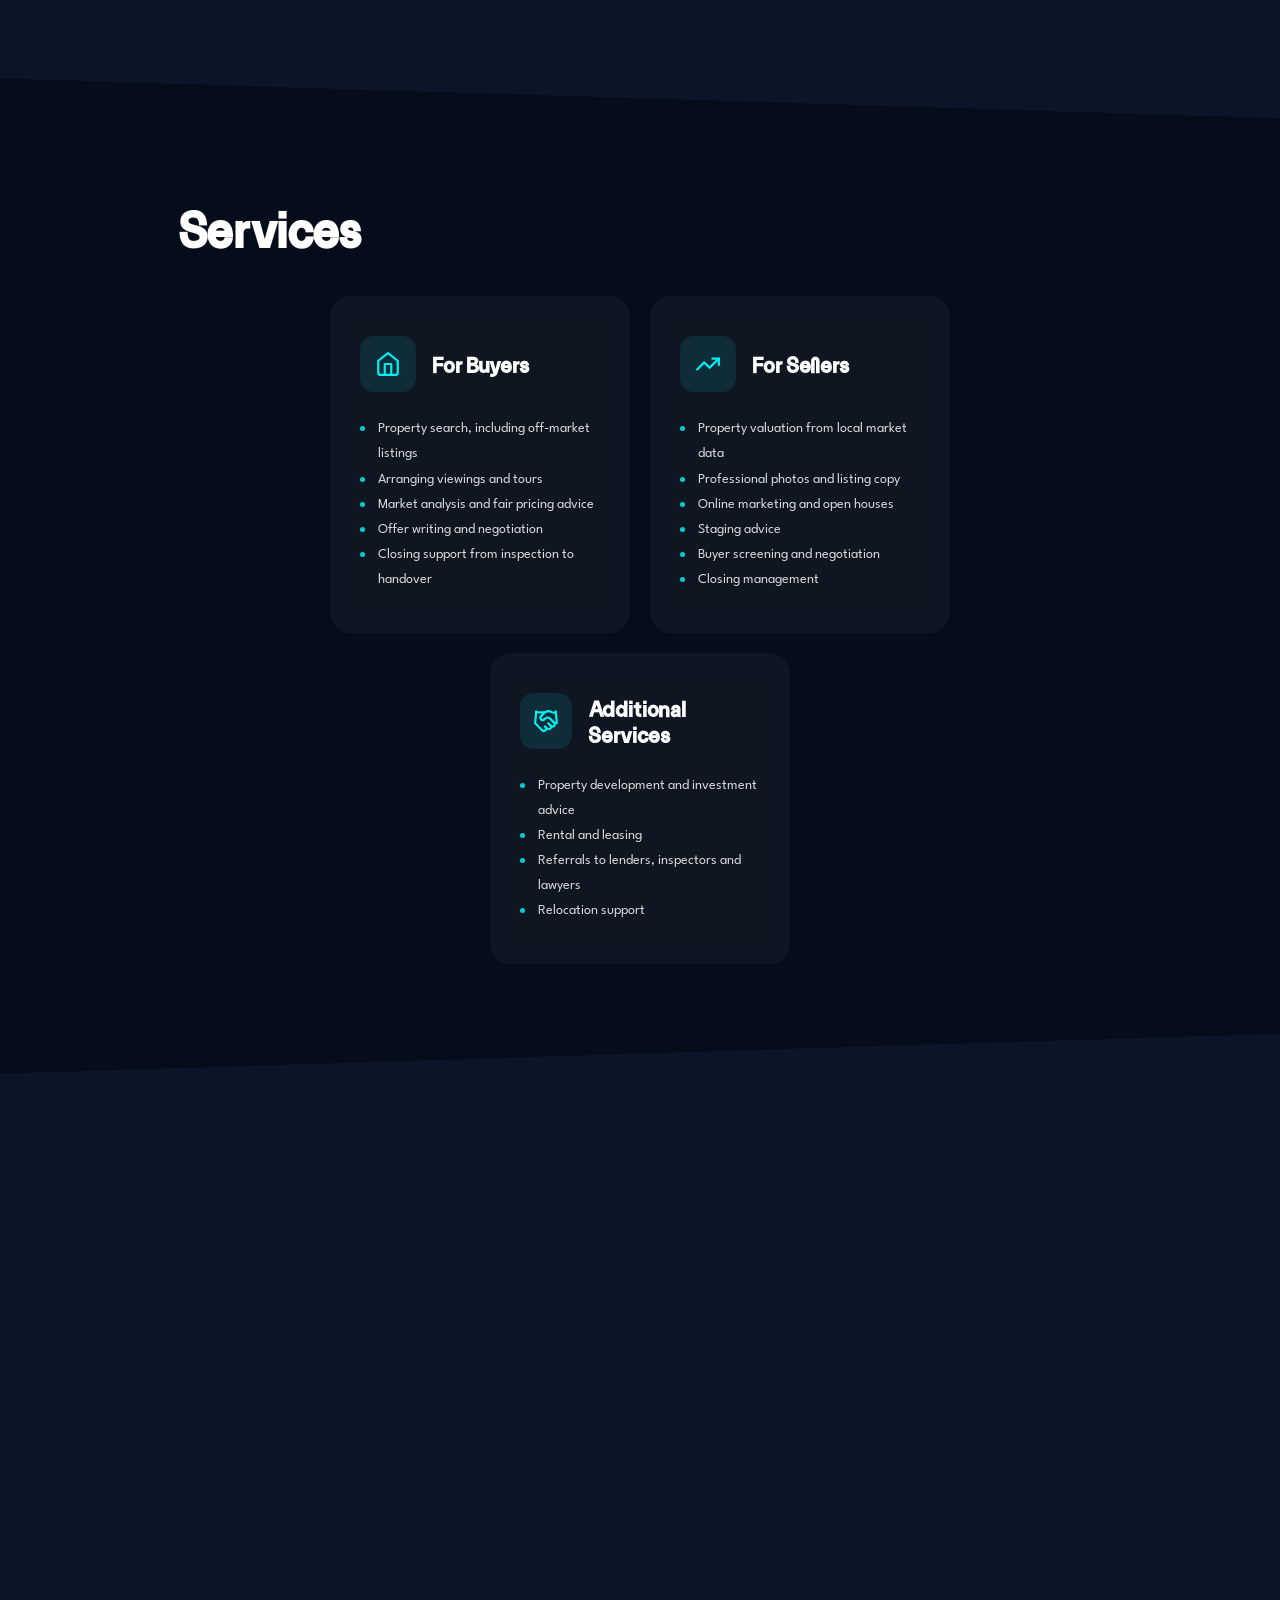
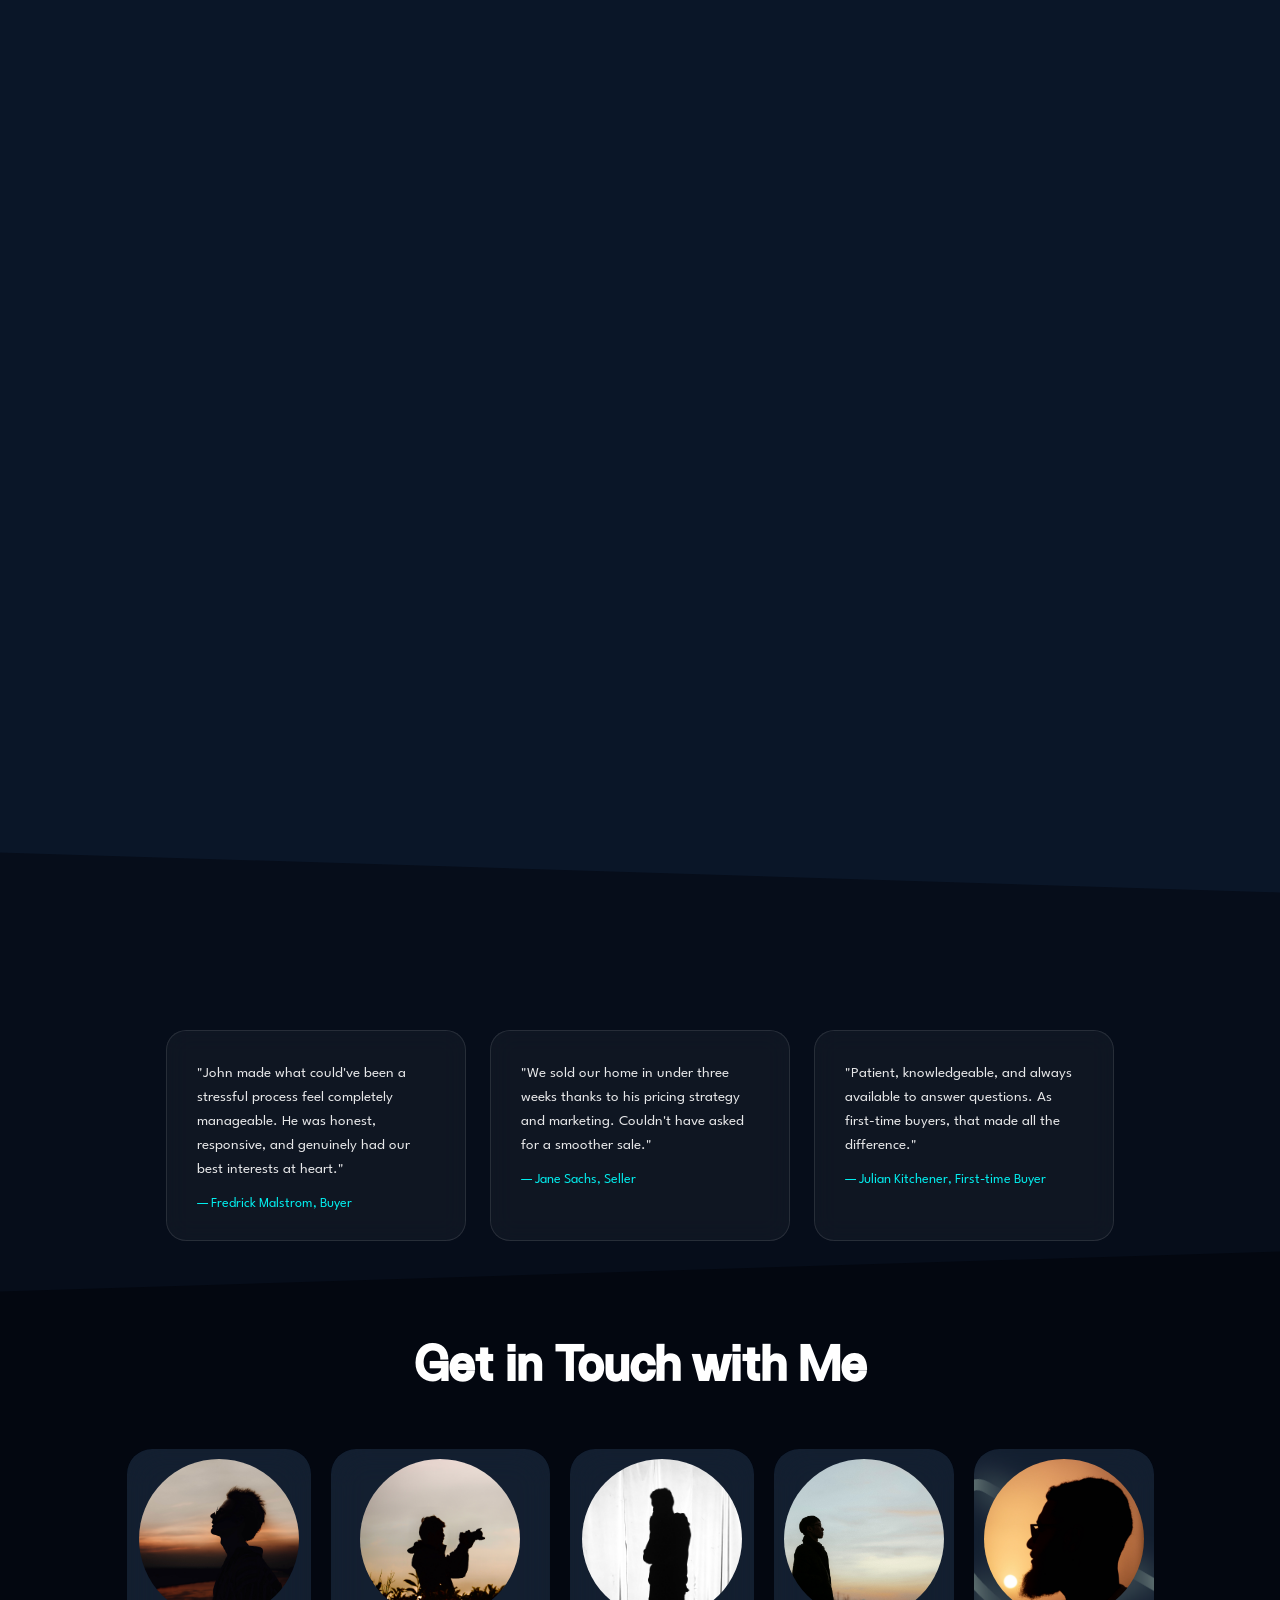
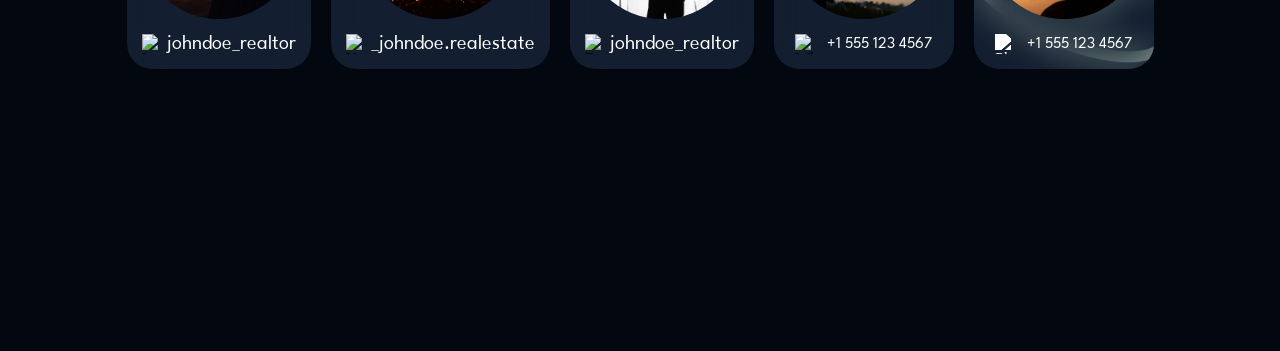
==== commit 146bd0fb: "realtor" ====
--- a/html/index.html
+++ b/html/index.html
@@ -2,7 +2,7 @@
 <html lang="en">
 <head>
     <meta charset="UTF-8">
-    <meta name="viewport" content="width=, initial-scale=1.0">
+    <meta name="viewport" content="width=device-width, initial-scale=1.0">
     <link rel="stylesheet" href="../css/main.css">
     <link rel="stylesheet" href="../css/mobile.css">
     <title>Document</title>
@@ -17,10 +17,26 @@
             <a href="#project-sec" class="nav-links">Projects</a>
             <a href="#testimonials" class="nav-links">Testimonials</a>
             <a href="#reach-me-sec" class="nav-links">Reach Me</a>
+
+            <button class="nav-toggle" id="navToggle" aria-expanded="false" aria-controls="mobileMenu" aria-label="Open menu">
+            <span class="bar"></span><span class="bar"></span><span class="bar"></span>
+            </button>
+        </div>
+
+        <!-- outside .navbar -->
+        <div class="mobile-menu-backdrop" id="mobileMenuBackdrop"></div>
+
+        <div class="mobile-menu" id="mobileMenu">
+            <a href="#hero" class="mobile-link">Home</a>
+            <a href="#about" class="mobile-link">About Me</a>
+            <a href="#serv-sec" class="mobile-link">Services</a>
+            <a href="#project-sec" class="mobile-link">Projects</a>
+            <a href="#testimonials" class="mobile-link">Testimonials</a>
+            <a href="#reach-me-sec" class="mobile-link">Reach Me</a>
         </div>
 
         <div class="hero-content">
-            <h1 class="hero-h1 reveal">John Doe</h1>
+            <h1 class="hero-h1 reveal"><span>John</span> <span>Doe</span></h1>
             <h3 class="hero-h3 reveal">Realtor</h3>
         </div>
     </section>
@@ -186,8 +202,6 @@
     </section>
 
 
-    
-
     <section class="testimonials-sec" id="testimonials">
         <p class="section-heading reveal">What Clients Say</p>
         <div class="testimonial-grid">
@@ -317,5 +331,7 @@
 
         revealEls.forEach(el => observer.observe(el));
     </script>
+    <script src="../javascript/main.js"></script>
+
 </body>
 </html>
--- a/css/main.css
+++ b/css/main.css
@@ -13,8 +13,10 @@
   --navy-base: #0a1628;      /* your About section navy */
   --navy-darker: #060d1a;    /* one shade down, for variation */
   --navy-deepest: #030710;   /* deepest shade, for Contact */
-  --accent: #f0bf2e;         /* your gold */
-}
+  --accent: #03f0f0;         /* your gold */
+  --glass: rgba(10, 22, 40, 0.5);   /* change the alpha here to adjust both */
+}
+
 
 @font-face{
     font-family: Liga Sans;
@@ -31,6 +33,7 @@
     font-display: swap;
 }
 
+
 .hero{
     background-image: url(../pexels-dennis-salamida-1882776-14974363.jpg);
     background-size: cover;
@@ -38,10 +41,9 @@
     background-repeat: no-repeat;
     min-height: 100vh;
 }
-
 .hero-h1,
 .hero-h3 {
-  background: linear-gradient(90deg, #2eb8b8, #ffd98a);
+  background: linear-gradient(90deg, #03f0f0, #ffd98a);
   -webkit-background-clip: text;
   background-clip: text;
   color: transparent;
@@ -53,6 +55,7 @@
   animation: rise .8s ease both;
 }
 
+
 .hero-h1, .hero .role { animation: rise .8s ease both; }
 .hero .role { animation-delay: .25s; }
 @keyframes rise {
@@ -64,7 +67,6 @@
   from { opacity: 0; transform: translateY(40px); }
   to   { opacity: 1; transform: none; }
 }
-
 .reveal {
   opacity: 0;
   transform: translateY(40px);
@@ -77,136 +79,206 @@
 }
 
 
-.navbar{
-    z-index: 1000;
-    width: fit-content;
-    box-sizing: content-box;
-    height: 20px;
-    font-family: "Liga Sans", Arial, sans-serif;
-    font-weight: 900;
-    gap: 20px;
-    top: 10px;
-    left: 50%;
-    transform: translateX(-50%);
-    align-items: center;
-    display: flex;
-    flex-direction: row;
-    justify-content: center;
-    padding: 20px 32px;
-    position: fixed;
-    box-shadow: 0 8px 32px rgba(0, 0, 0, 0.2);
-    border-radius: 50px;
-    background-color: rgba(255, 255, 255, 0.15);
-    backdrop-filter: blur(10px);
-   -webkit-backdrop-filter: blur(10px);
-}
+
 a{
-    text-decoration: none;
-}
-.nav-links{
-    color: rgb(0, 0, 0);
-    font-size: 20px;
-}
-.nav-links:hover{
-    color: var(--accent);
-}
-.hero-content{
-    width: 100%;
-    height: 80vh;
-    display: flex;
-    padding: 80px 0 0 0;   
-    flex-direction: column;
-    justify-content: center;  
-    align-items: flex-start; 
-}
-.hero-h1{
-    font-family: "Liga Sans", Arial, sans-serif;
-    color: var(--accent);
-    font-size: 135px;
-    padding-left: 100px;
-}
-.hero-h3{
-    font-family: "Liga Sans", Arial, sans-serif;
-    color: var(--accent);
-    font-size: 70px;
-    padding-left: 100px;
-}
-
-
-.about-sec{
-    min-height: 500px;
-    display: flex;
-    align-items: center;
-    justify-content: center;
-    position: relative;
-    background: #0a1628; /* your navy */
-    clip-path: polygon(0 40px, 100% 0, 100% 100%, 0 100%);
-    margin-top: -70px; /* pulls it up to overlap the hero */
-    scroll-margin: -40px;
+  text-decoration: none;
+}
+.navbar {
+  position: fixed;
+  top: 10px;
+  left: 50%;
+  transform: translateX(-50%);
+  z-index: 1000;
+  display: flex;
+  flex-direction: row;
+  align-items: center;
+  justify-content: center;
+  gap: 20px;
+  width: fit-content;
+  height: 20px;
+  padding: 20px 32px;
+  box-sizing: content-box;
+  border-radius: 50px;
+  background-color: var(--glass);
+  box-shadow: 0 8px 32px rgba(0, 0, 0, 0.2);
+  backdrop-filter: blur(10px);
+  -webkit-backdrop-filter: blur(10px);
+  font-family: "Liga Sans", Arial, sans-serif;
+  font-weight: 900;
+}
+.nav-links {
+  color: #d1dddd;
+  font-size: 1rem;
+  white-space: nowrap;
+  flex-shrink: 0;
+}
+.nav-links:hover {
+  color: var(--accent);
+}
+/* Mobile-only elements hidden on desktop */
+.navbar .nav-toggle,
+.mobile-menu,
+.mobile-menu-backdrop {
+  display: none;
+}
+/* Hamburger styling (shown only on mobile) */
+.navbar .nav-toggle {
+  flex-direction: column;
+  align-items: center;
+  justify-content: center;
+  gap: 6px;
+  width: 100%;
+  height: 100%;
+  padding: 0;
+  background: none;
+  border: 0;
+  outline: none;
+  cursor: pointer;
+  -webkit-tap-highlight-color: transparent;
+}
+.navbar .nav-toggle .bar {
+  display: block;
+  width: 24px;
+  height: 2px;
+  border-radius: 2px;
+  background: linear-gradient(145deg, #03f0f0, #8affff);
+}
+.navbar .nav-toggle .bar {
+  transition: transform 0.3s ease, opacity 0.2s ease;
+}
+/* Open state: lines become an X */
+.navbar .nav-toggle[aria-expanded="true"] .bar:nth-child(1) {
+  transform: translateY(8px) rotate(45deg);
+}
+.navbar .nav-toggle[aria-expanded="true"] .bar:nth-child(2) {
+  opacity: 0;
+}
+.navbar .nav-toggle[aria-expanded="true"] .bar:nth-child(3) {
+  transform: translateY(-8px) rotate(-45deg);
+}
+/* ---------- Hero ---------- */
+.hero {
+  position: relative;
+  display: flex;
+  flex-direction: column;
+  justify-content: start;
+  background-size: cover;
+  background-position: center;
+}
+/* Dark fade at the bottom so the text stays readable over the photo */
+.hero::before {
+  content: "";
+  position: absolute;
+  inset: 0;
+  background: linear-gradient(to top, rgba(10, 22, 40, 0.75), rgba(10, 22, 40, 0) 60%);
+  pointer-events: none;
+}
+.hero-content {
+  position: relative;               /* keeps the text above the overlay */
+  width: 100%;
+  height: 80vh;
+  display: flex;
+  flex-direction: column;
+  justify-content: flex-end;        /* anchors the text to the bottom-left */
+  align-items: flex-start;
+  padding: 80px 0 80px 0;
+}
+.hero-h1,
+.hero-h3 {
+  font-family: "Liga Sans", Arial, sans-serif;
+  padding-left: 60px;
+}
+.hero-h1 {
+  font-size: clamp(4rem, 9vw, 9rem);
+  line-height: 1.1;                    /* was 0.9; a single line needs more room */
+  width: fit-content;
+  background: linear-gradient(90deg, #03f0f0, #7be965);   /* left to right suits one line */
+  -webkit-background-clip: text;
+  background-clip: text;
+  color: transparent;
+  -webkit-text-fill-color: transparent;
+  filter: drop-shadow(0 2px 12px rgba(0, 0, 0, 0.45));
+}
+.hero-h3 {
+  font-size: 1.4rem;
+  letter-spacing: 0.25em;
+  text-transform: uppercase;           /* "Realtor" as a small label */
+  margin-top: 16px;
+  max-width: 36ch;
+  background: linear-gradient(160deg, #03f0f0);
+  -webkit-background-clip: text;
+  background-clip: text;
+  color: transparent;
+  -webkit-text-fill-color: transparent;
+  filter: drop-shadow(0 2px 12px rgba(0, 0, 0, 0.45));
+  text-shadow: 0 2px 12px rgba(0, 0, 0, 0.45);
+}
+
+
+
+.about-sec {
+  min-height: 500px;
+  display: flex;
+  align-items: center;
+  justify-content: center;
+  position: relative;
+  background: #0a1628;
+  clip-path: polygon(0 40px, 100% 0, 100% 100%, 0 100%);
+  margin-top: -70px;
+  scroll-margin: -40px;
 }
 .about-inner {
   display: flex;
-  flex-direction: row;
+  flex-wrap: wrap;                       /* columns stack when there isn't room */
   align-items: center;
   justify-content: space-between;
   width: 100%;
-  max-width: 1200px; /* caps how wide the content spreads on big screens */
+  max-width: 1200px;
   margin: 0 auto;
-  padding: 40px 80px;
-  gap: 40px;
+  padding: 80px clamp(24px, 6vw, 80px);  /* 24px on phones, 80px on desktop */
+  gap: clamp(16px, 4vw, 40px);
+  box-sizing: border-box;
 }
 .about-content {
-  padding: 70px 0;
-  width: 50%;
-  height: fit-content;
+  flex: 1 1 380px;                       /* grows, shrinks, wraps below ~380px */
+  padding: clamp(32px, 6vw, 70px) 0;
 }
 .photo-wrapper {
-  padding: 70px 0;
-  width: 45%;
-  height: fit-content;
-  display: flex;
-  justify-content: center; /* centers the fixed-width blob within its column */
-}
-.about-content{
-    padding: 70px 0;
-    width: 45%;
-    height: fit-content;
+  flex: 1 1 280px;
+  display: flex;
+  justify-content: center;
+  padding: clamp(16px, 4vw, 70px) 0;
+}
+.blob-wrapper {
+  position: relative;
+  width: min(100%, 500px);               /* never wider than its column */
+  aspect-ratio: 1;                       /* stays square without a fixed height */
 }
 .blob-photo {
-  width: 450px;
-  height: 450px; /* match width for a true circle */
-  object-fit: cover;
-  border-radius: 50%;
   position: absolute;
   bottom: 0;
   right: 0;
+  width: 90%;                            /* 450 / 500, same offset look as before */
+  height: 90%;
+  object-fit: cover;
+  border-radius: 50%;
   z-index: 2;
 }
-.blob-wrapper {
-  position: relative;
-  width: 500px;
-  height: 500px;
-}
-.about-txt{
-    font-family: "Liga Sans", Arial, sans-serif;
-    color: rgb(255, 255, 255);
-    font-size: 60px;
-}
-.about-subtxt{
-    font-family: "Liga Sans", Arial, sans-serif;
-    color: rgb(255, 255, 255);
-    font-size: 34px;
-}
-.about-context{
-    font-family: "Liga Sans", Arial, sans-serif;
-    color: rgb(255, 255, 255);
-    font-size: 20px;
-}
-span{
-    color: var(--accent);
-}
-.span-txt-1{
-    font-size: 50px;
+/* Text */
+.about-txt,
+.about-subtxt,
+.about-context {
+  font-family: "Liga Sans", Arial, sans-serif;
+  color: #fff;
+  overflow-wrap: break-word;
+}
+
+.about-txt     { font-size: clamp(2rem, 6vw, 3.75rem); line-height: 1.1; }
+.about-subtxt  { font-size: clamp(1.25rem, 3vw, 2.125rem); line-height: 1.2; }
+.about-context { font-size: clamp(1rem, 0.9rem + 0.4vw, 1.25rem); line-height: 1.6; }
+
+.about-sec span {                        /* scoped so it can't leak into other sections */
+  color: #03f0f0;
 }
 .hero-h1, .project-info,
 .hero-h3, .project-desc,
@@ -235,7 +307,7 @@
   display: flex;
   flex-direction: column;
   align-items: center;
-  padding: 0 50px 60px;
+  padding: 0 50px 140px;
 }
 .serv-heading {
   align-self: flex-start;
@@ -281,6 +353,12 @@
   align-items: center;
   justify-content: center;
   margin-bottom: 0;
+}
+.service-icon svg {
+  stroke: #03f0f0;
+}
+.service-icon {
+  background: rgba(3, 240, 240, 0.1);   /* was rgba(240, 191, 46, 0.1), the yellow tint behind each icon */
 }
 .service-icon img {
   width: 26px;
@@ -373,6 +451,7 @@
     color: rgb(255, 255, 255);
     padding-top: 20px;
     font-size: 50px;
+    margin-bottom: 24px;
 }
 .project-card {
   background: rgba(255, 255, 255, 0.04);
@@ -409,22 +488,6 @@
   opacity: 0.8;
   line-height: 1.7;
   margin-bottom: 20px;
-}
-.project-link {
-  font-family: "League Spartan", Arial, sans-serif;
-  color: var(--accent);
-  font-size: 14px;
-  font-weight: bold;
-  text-decoration: none;
-  display: inline-flex;
-  align-items: center;
-  gap: 6px;
-}
-.project-link .arrow {
-  transition: transform 0.25s ease;
-}
-.project-link:hover .arrow {
-  transform: translateX(4px);
 }
 /* watermark logo, same as the contact cards */
 .project-card::after {
@@ -556,7 +619,7 @@
     clip-path: polygon(0 40px, 100% 0, 100% 100%, 0 100%);
     margin-top: -70px; /* pulls it up to overlap the hero */
     padding-top: 80px;
-    scroll-margin: -60px;
+    padding: 0 50px 140px;
     background: var(--navy-deepest);
 }
 .reach-me-heading{
@@ -638,6 +701,15 @@
     flex-direction: row;
     justify-content: space-evenly;
     padding: 5px;
+    align-items: center; 
+}
+.social-handle a {
+  display: block;
+  line-height: 1;              /* removes the extra space under the digits */
+}
+.contact-1.whatsapp .social-handle a,
+.contact-1.phone .social-handle a {
+  padding-top: 2px;            /* small optical nudge for numbers */
 }
 .social-logo{
     width: fit-content;
@@ -646,7 +718,6 @@
 .social-handle{
     width: fit-content;
     height: 100%;
-    
 }
 .social-logo {
   display: flex;
--- a/css/mobile.css
+++ b/css/mobile.css
@@ -1,5 +1,323 @@
 @media (max-width: 900px) {
   .contact {
-    grid-template-columns: 1fr;
+    grid-template-columns: 1fr;   /* better placed next to your .contact rules */
+  }
+  .about-sec    { scroll-margin-top: 20px; }
+  .services     { scroll-margin-top: -30px; }
+  .projects     { scroll-margin-top: -10px; }
+  .testimonials-sec { scroll-margin-top: 10px; }
+  .reach-me     { scroll-margin-top: -10px; }
+
+
+ .hero-h1,
+  .hero-h3 {
+    padding-left: 24px;      /* 60px is too much on a phone */
+  }
+  .hero-h1 {
+    font-size: clamp(3.5rem, 22vw, 6.25rem);
+    background: linear-gradient(90deg, #03f0f0, #7be965);
+    -webkit-background-clip: text;
+    background-clip: text;
+    color: transparent;
+    -webkit-text-fill-color: transparent;
+    width: fit-content;
+  }
+  .hero-h3 {
+    font-size: 1.1rem;
+    letter-spacing: 0.25em;
+    text-transform: uppercase;   /* "Realtor" as a small tracked label */
+    margin-top: 12px;
+    background: linear-gradient(90deg, #03f0f0);
+    -webkit-background-clip: text;
+    background-clip: text;
+    color: transparent;
+    -webkit-text-fill-color: transparent;
+    width: fit-content;
+  }
+  .hero { position: relative; }
+  .hero::before {
+    content: "";
+    position: absolute;
+    inset: 0;
+    background: linear-gradient(to top, rgba(10, 22, 40, 0.85), rgba(10, 22, 40, 0) 80%);
+    pointer-events: none;
+  }
+  .hero-content { position: relative; }   /* keeps text above the overlay */
+
+
+  /* ------- About Me --------*/
+  .photo-wrapper {
+    order: -1;
+  }
+  .blob-photo {
+    top: 50%;
+    left: 50%;
+    right: auto;
+    bottom: auto;
+    transform: translate(-50%, -50%);
+  }
+
+
+  /* ------- Services --------*/
+    .service {
+    width: 100%;
+    padding-inline: 0;        /* keeps your bottom padding */
+  }
+  .service-card {
+    box-sizing: border-box;   /* see note below */
+    width: 90%;
+    max-width: 360px;         /* same visual size as desktop */
+  }
+  .serv-heading {
+    align-self: center;
+    text-align: center;
+  }
+
+
+  /* ------- Projects --------*/
+  .project {
+    width: 100%;
+  }
+  .proj-heading {
+    align-self: center;
+    text-align: center;
+  }
+  .project-card {
+    flex: 0 0 auto;      /* stops the 300px flex-basis overriding the width */
+    width: 90%;
+    max-width: 380px;    /* your existing maximum */
+  }
+
+
+  /* ------- Testimonials --------*/
+  .testimonials-sec {
+    padding-inline: 0;        /* keeps your top padding */
+  }
+  .section-heading {
+    text-align: center;       /* stays centred if it ever wraps */
+  }
+  .testimonial-grid {
+    width: 100%;              /* gives the 90% something to measure against */
+  }
+  .testimonial-card {
+    box-sizing: border-box;
+    width: 90%;
+    max-width: 362px;         /* same visual size as desktop */
+  }
+
+
+  /* ------- Reach Me --------*/
+  .reach-me-heading {
+    text-align: center;
+    text-wrap: balance;      /* splits the lines evenly, so no lone word on the last line */
+  }
+  .contact {
+    width: 100%;
+    flex-direction: column;  /* one card per row */
+    align-items: center;
+  }
+  .contact-1 {
+    box-sizing: border-box;
+    width: 90%;
+    max-width: 320px;
+  }
+  .socials{
+    justify-content: center;
+    gap: 5px;
+  }
+}
+
+
+
+@media (max-width: 650px) {
+  .about-sec    { scroll-margin-top: 20px; }
+  .services     { scroll-margin-top: -30px; }
+  .projects     { scroll-margin-top: -10px; }
+  .testimonials-sec { scroll-margin-top: 10px; }
+  .reach-me     { scroll-margin-top: -40px; }
+
+
+  .navbar {
+    left: 16px;
+    transform: none;
+    width: 56px;
+    height: 56px;
+    padding: 0;
+    gap: 0;
+    border-radius: 50%;
+  }
+  .navbar .nav-links { display: none; }
+  .navbar .nav-toggle { display: flex; }
+  .hero { min-height: 70svh; }
+
+  .mobile-menu {
+  display: flex;
+  flex-direction: column;
+  gap: 28px;
+  position: fixed;
+  top: 0;
+  left: 0;
+  height: 100%;
+  width: min(280px, 80vw);
+  padding: 96px 32px 32px;   /* top padding clears the hamburger */
+  z-index: 999;
+  background-color: var(--glass);
+  backdrop-filter: blur(10px);
+  -webkit-backdrop-filter: blur(10px);
+  box-shadow: 0 8px 32px rgba(0, 0, 0, 0.2);
+  transform: translateX(-100%);
+  visibility: hidden;
+  transition: transform 0.35s ease, visibility 0s linear 0.35s;
+  }
+  .mobile-menu.open {
+    transform: translateX(0);
+    visibility: visible;
+    transition: transform 0.35s ease, visibility 0s;
+  }
+  .mobile-link {
+    color: #fff;
+    font-family: "Liga Sans", Arial, sans-serif;
+    font-weight: 900;
+    font-size: 1.4rem;
+  }
+  .mobile-link:hover {
+    color: var(--accent);
+  }
+  .mobile-menu-backdrop {
+    display: block;
+    position: fixed;
+    inset: 0;
+    z-index: 998;
+    background: rgba(0, 0, 0, 0.4);
+    opacity: 0;
+    pointer-events: none;
+    transition: opacity 0.35s ease;
+  }
+  .mobile-menu-backdrop.open {
+    opacity: 1;
+    pointer-events: auto;
+  }
+
+
+
+  .hero-h1,
+  .hero-h3 {
+    padding-left: 24px;      /* 60px is too much on a phone */
+  }
+  .hero-h1 {
+    font-size: clamp(3.5rem, 22vw, 6.25rem);
+    line-height: 0.9;
+    background: linear-gradient(90deg, #03f0f0, #7be965);
+    -webkit-background-clip: text;
+    background-clip: text;
+    color: transparent;
+    -webkit-text-fill-color: transparent;
+    width: fit-content;
+  }
+  .hero-h1 span {
+    display: block;
+  }
+  .hero-h3 {
+    font-size: 1.1rem;
+    letter-spacing: 0.25em;
+    text-transform: uppercase;   /* "Realtor" as a small tracked label */
+    margin-top: 12px;
+    background: linear-gradient(90deg, #03f0f0);
+    -webkit-background-clip: text;
+    background-clip: text;
+    color: transparent;
+    -webkit-text-fill-color: transparent;
+    width: fit-content;
+  }
+  .hero { position: relative; }
+  .hero::before {
+    content: "";
+    position: absolute;
+    inset: 0;
+    background: linear-gradient(to top, rgba(10, 22, 40, 0.85), rgba(10, 22, 40, 0) 80%);
+    pointer-events: none;
+  }
+  .hero-content { position: relative; }   /* keeps text above the overlay */
+
+
+  /* ------- About Me --------*/
+  .photo-wrapper {
+    order: -1;
+  }
+  .blob-photo {
+    top: 50%;
+    left: 50%;
+    right: auto;
+    bottom: auto;
+    transform: translate(-50%, -50%);
+  }
+
+
+  /* ------- Services --------*/
+    .service {
+    width: 100%;
+    padding-inline: 0;        /* keeps your bottom padding */
+  }
+  .service-card {
+    box-sizing: border-box;   /* see note below */
+    width: 90%;
+    max-width: 360px;         /* same visual size as desktop */
+  }
+  .serv-heading {
+    align-self: center;
+    text-align: center;
+  }
+
+
+  /* ------- Projects --------*/
+  .project {
+    width: 100%;
+  }
+  .proj-heading {
+    align-self: center;
+    text-align: center;
+  }
+  .project-card {
+    flex: 0 0 auto;      /* stops the 300px flex-basis overriding the width */
+    width: 90%;
+    max-width: 380px;    /* your existing maximum */
+  }
+
+
+  /* ------- Testimonials --------*/
+  .testimonials-sec {
+    padding-inline: 0;        /* keeps your top padding */
+  }
+  .section-heading {
+    text-align: center;       /* stays centred if it ever wraps */
+  }
+  .testimonial-grid {
+    width: 100%;              /* gives the 90% something to measure against */
+  }
+  .testimonial-card {
+    box-sizing: border-box;
+    width: 90%;
+    max-width: 362px;         /* same visual size as desktop */
+  }
+
+
+    /* ------- Reach Me --------*/
+  .reach-me-heading {
+    text-align: center;
+    text-wrap: balance;      /* splits the lines evenly, so no lone word on the last line */
+  }
+  .contact {
+    width: 100%;
+    flex-direction: column;  /* one card per row */
+    align-items: center;
+  }
+  .contact-1 {
+    box-sizing: border-box;
+    width: 90%;
+    max-width: 320px;
+  }
+  .socials{
+    justify-content: center;
+    gap: 5px;
   }
 }
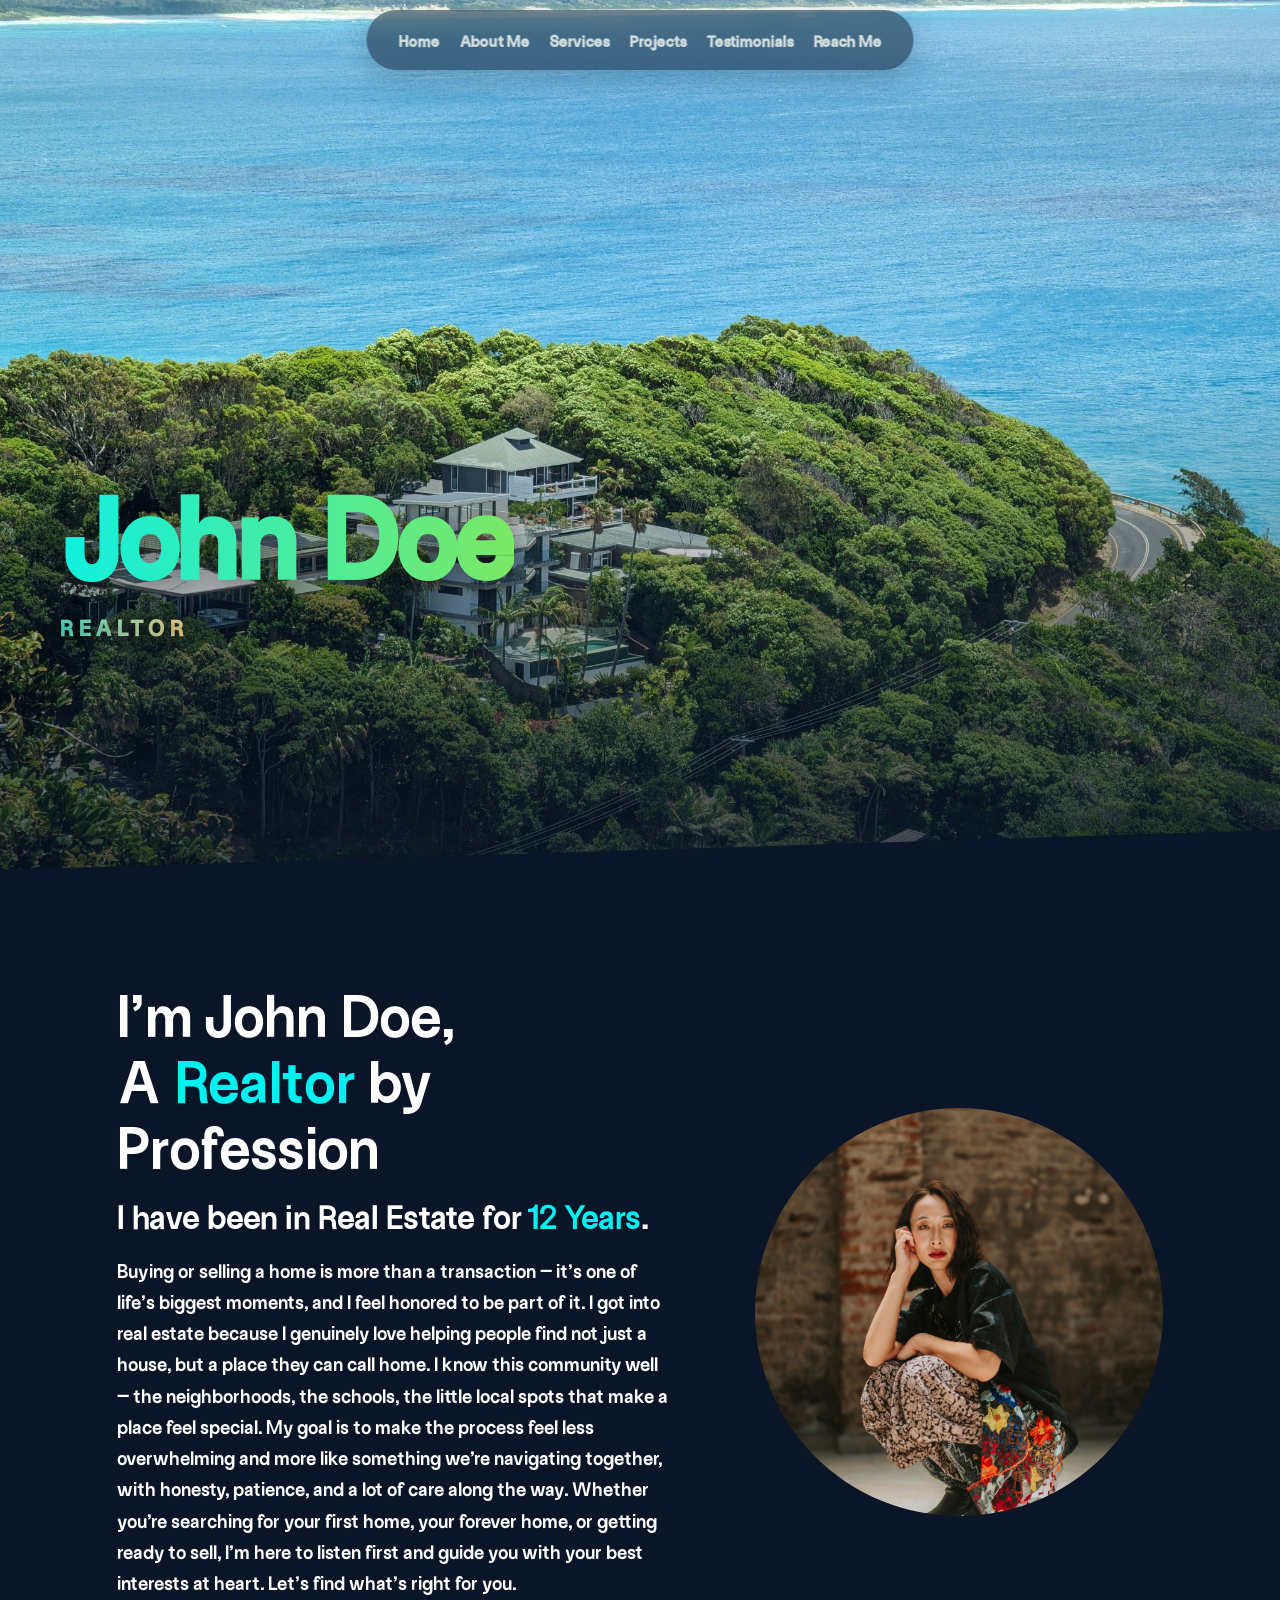
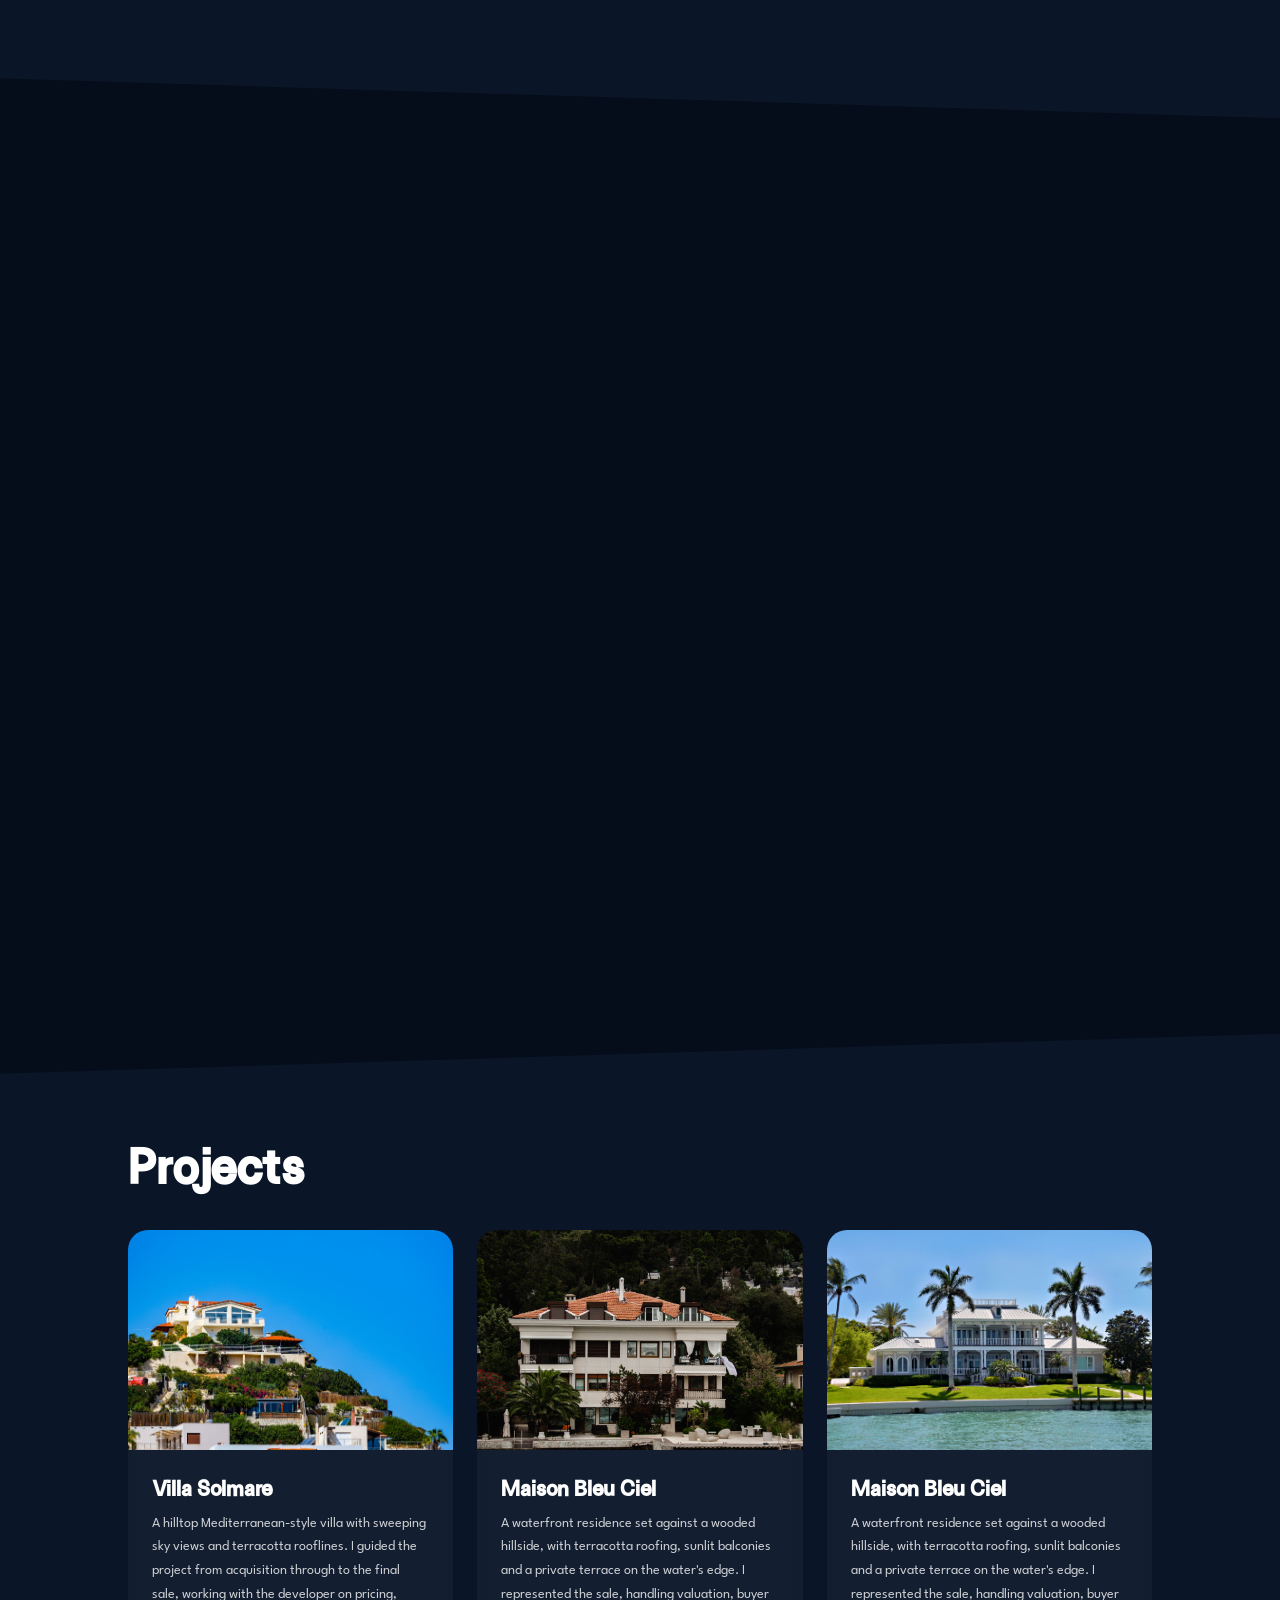
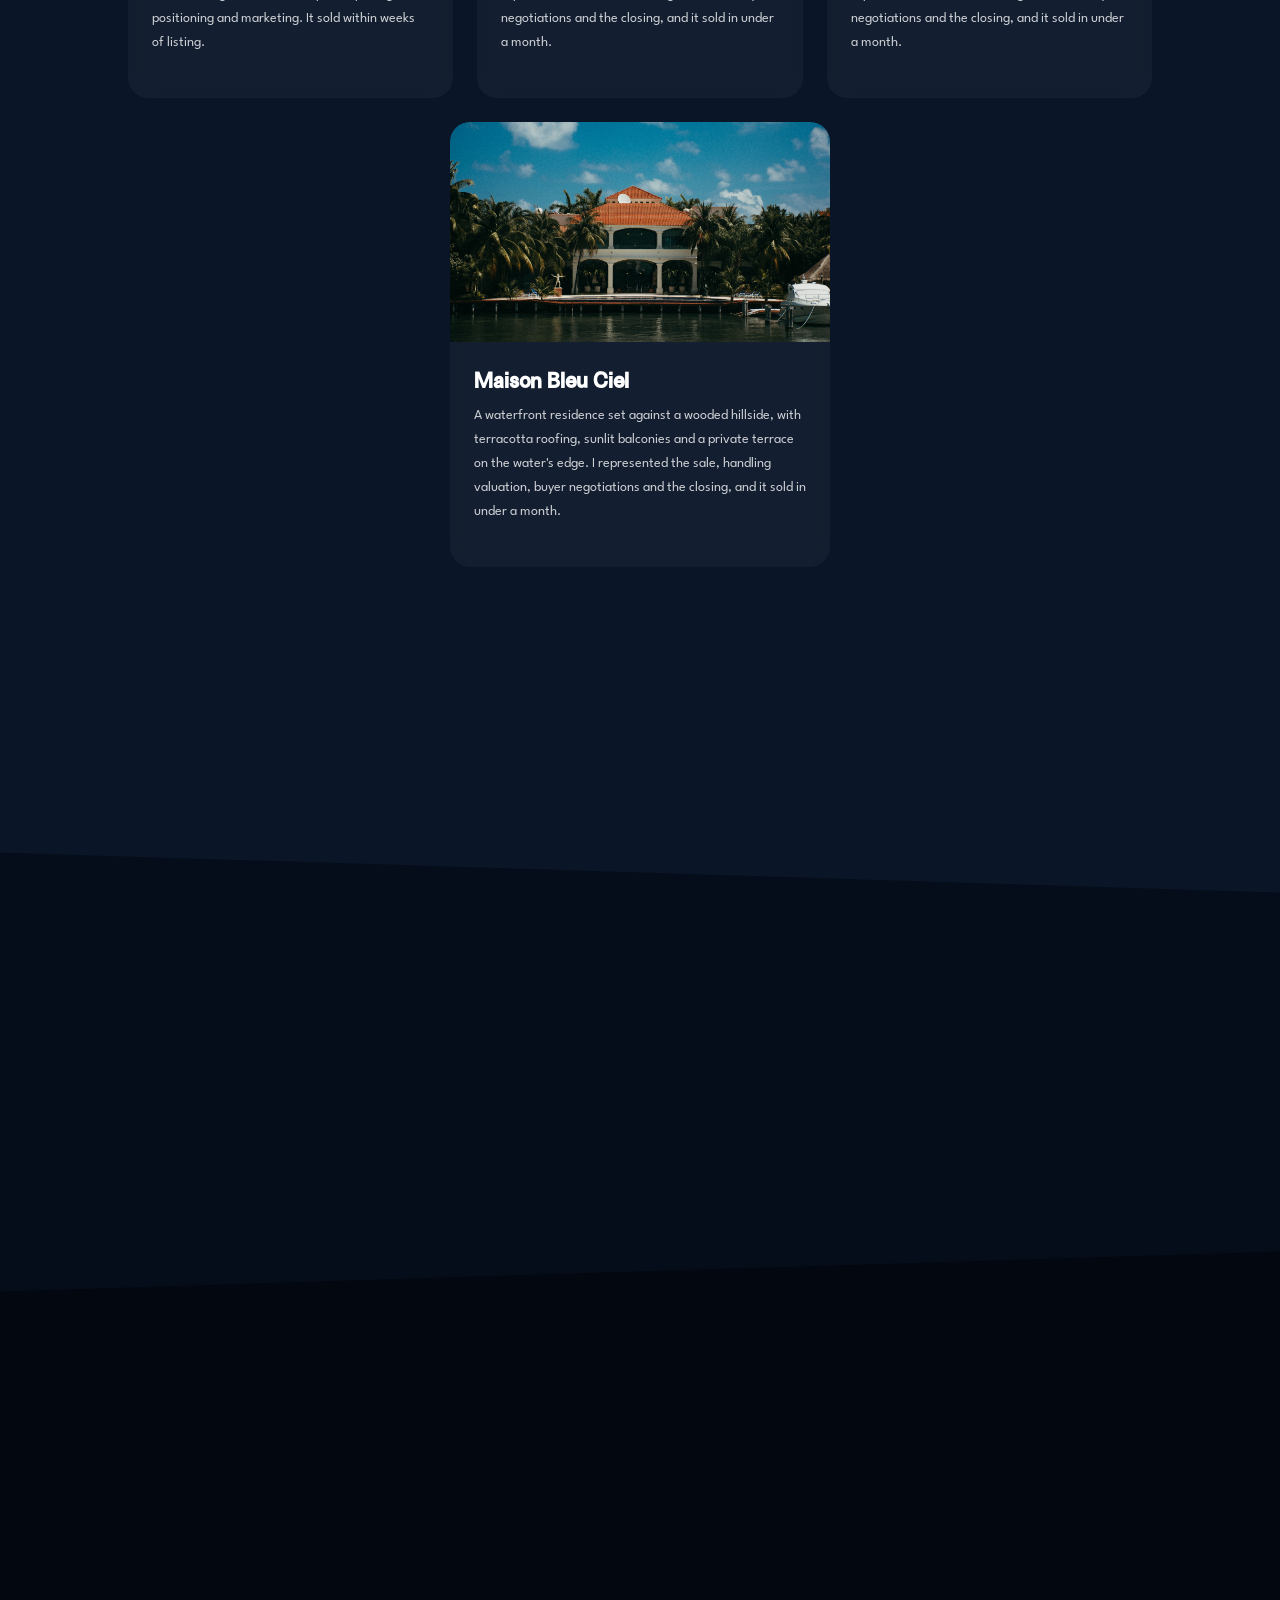
==== commit 5f4618bf: "realtorxpages" ====
--- a/html/index.html
+++ b/html/index.html
@@ -36,8 +36,8 @@
         </div>
 
         <div class="hero-content">
-            <h1 class="hero-h1 reveal"><span>John</span> <span>Doe</span></h1>
-            <h3 class="hero-h3 reveal">Realtor</h3>
+            <h1 class="hero-h1 reveal"><span data-cms="first_name">John</span> <span data-cms="last_name">Doe</span></h1>
+            <h3 class="hero-h3 reveal" data-cms="subtitle">Realtor</h3>
         </div>
     </section>
 
--- a/css/main.css
+++ b/css/main.css
@@ -35,7 +35,7 @@
 
 
 .hero{
-    background-image: url(../pexels-dennis-salamida-1882776-14974363.jpg);
+    background-image: var(--hero-bg, url(../pexels-dennis-salamida-1882776-14974363.jpg));
     background-size: cover;
     background-position: center;
     background-repeat: no-repeat;
--- a/css/mobile.css
+++ b/css/mobile.css
@@ -1,4 +1,4 @@
-@media (max-width: 900px) {
+@media (max-width: 999px) {
   .contact {
     grid-template-columns: 1fr;   /* better placed next to your .contact rules */
   }
@@ -47,7 +47,7 @@
 
   /* ------- About Me --------*/
   .photo-wrapper {
-    order: -1;
+    flex: 1.5 1 280px;
   }
   .blob-photo {
     top: 50%;
@@ -127,6 +127,24 @@
   }
 }
 
+
+
+@media (max-width: 800px) {
+  .about-content,
+  .photo-wrapper {
+    flex: 1 1 100%;        /* forces the stack, so it always matches the rules below */
+  }
+  .photo-wrapper {
+    order: -1;
+  }
+  .blob-photo {
+    top: 50%;
+    left: 50%;
+    right: auto;
+    bottom: auto;
+    transform: translate(-50%, -50%);
+  }
+}
 
 
 @media (max-width: 650px) {
